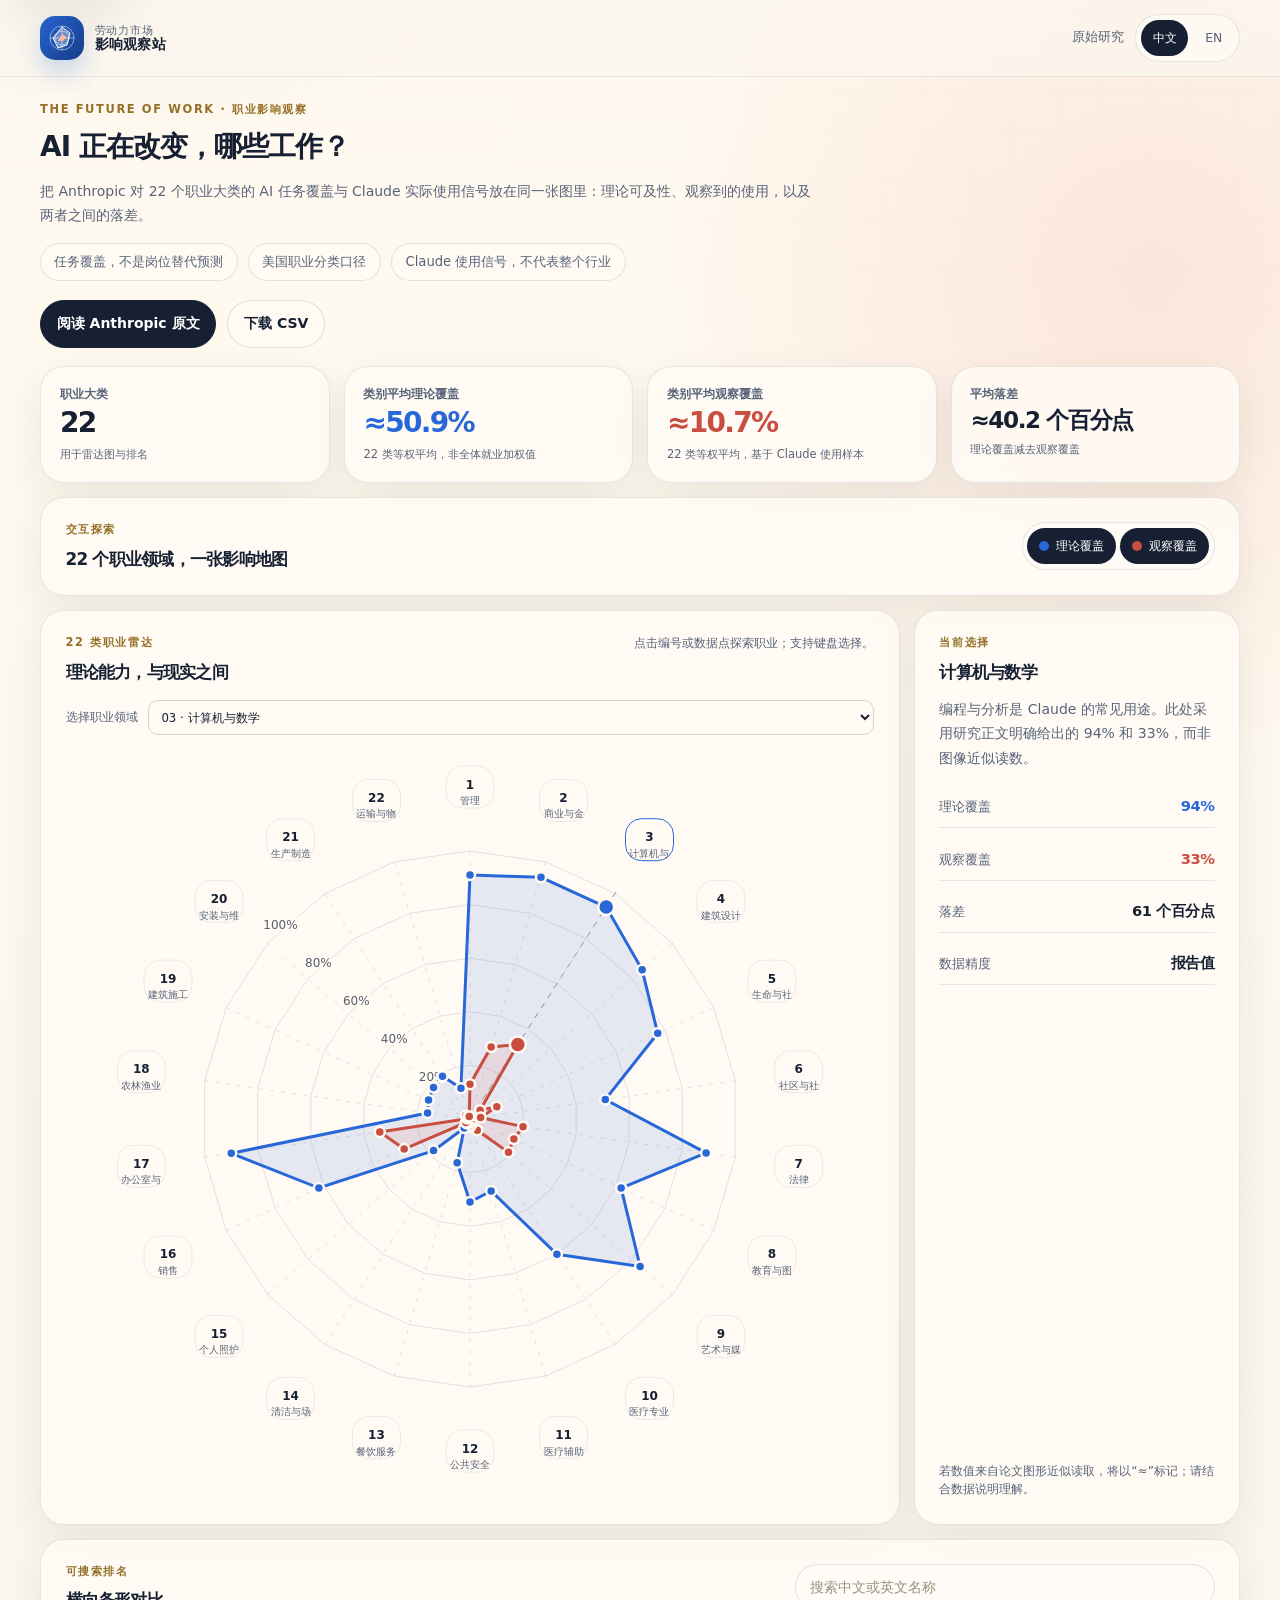
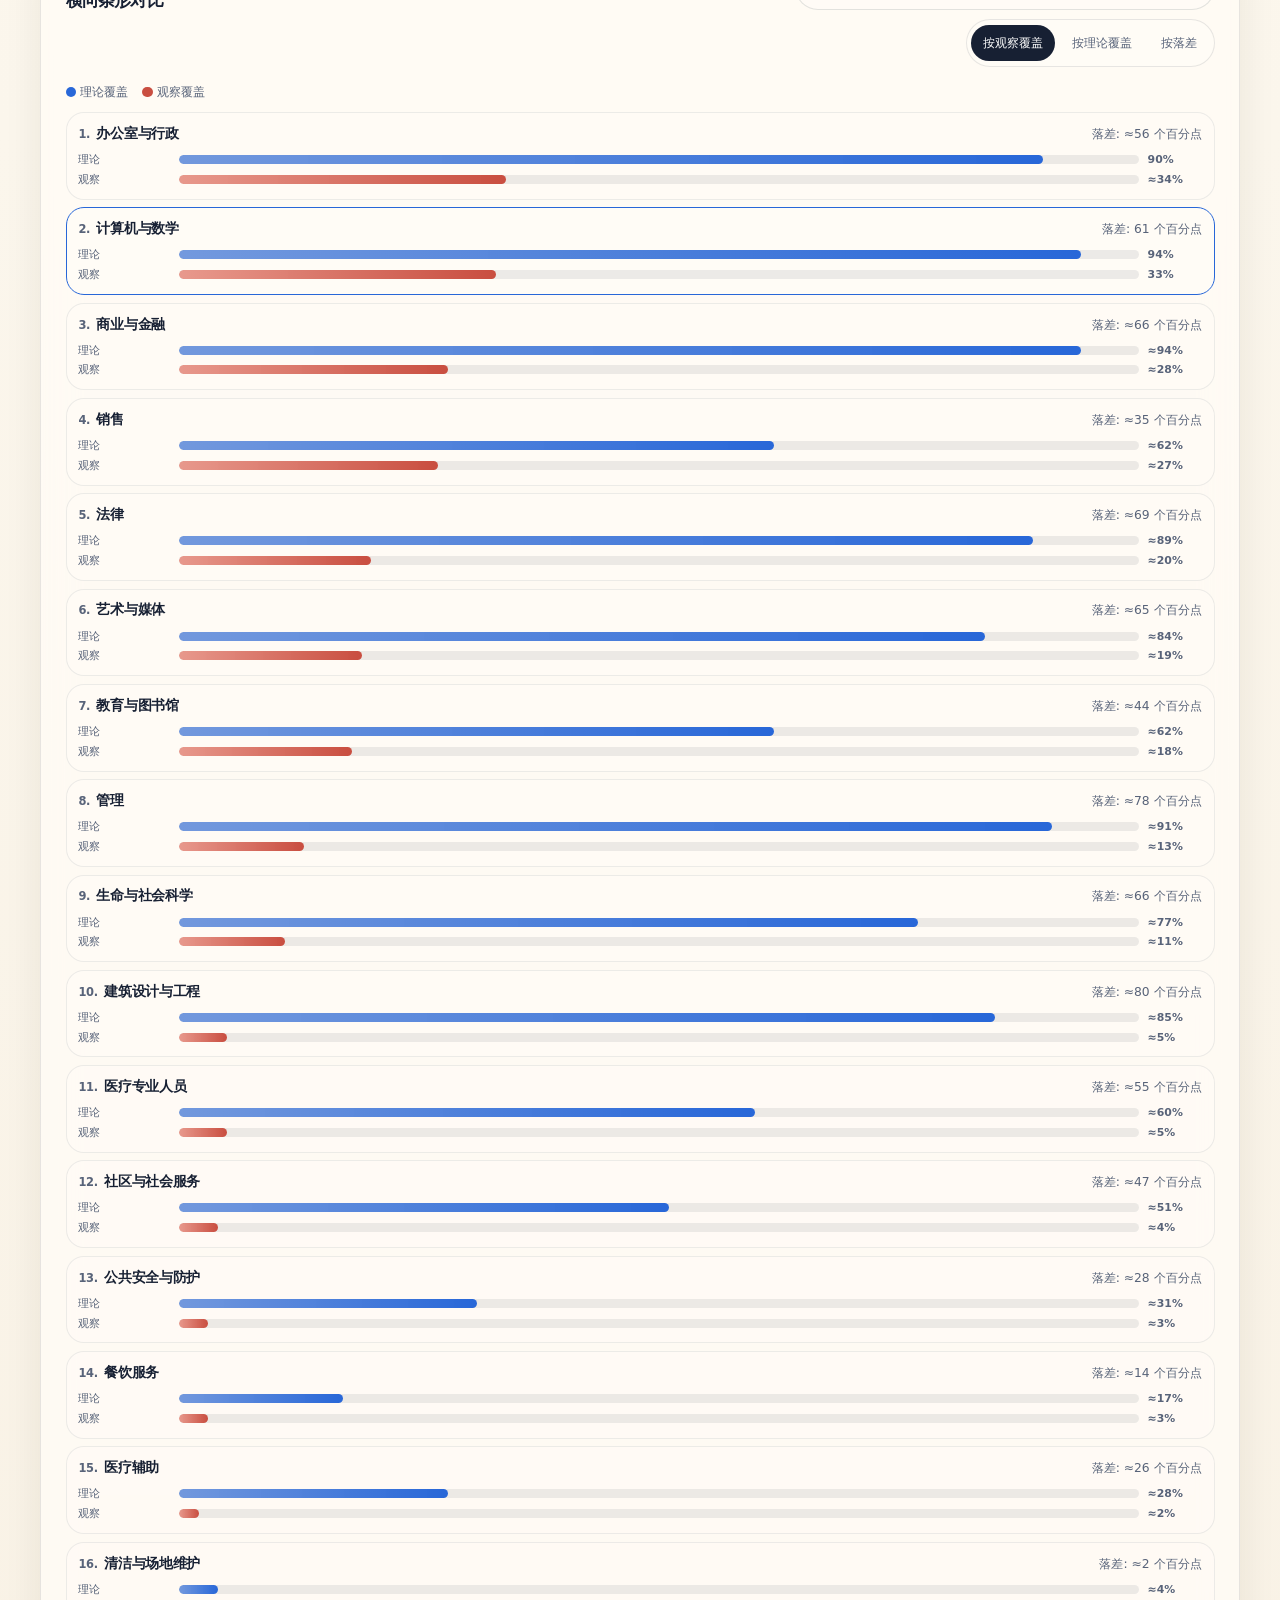
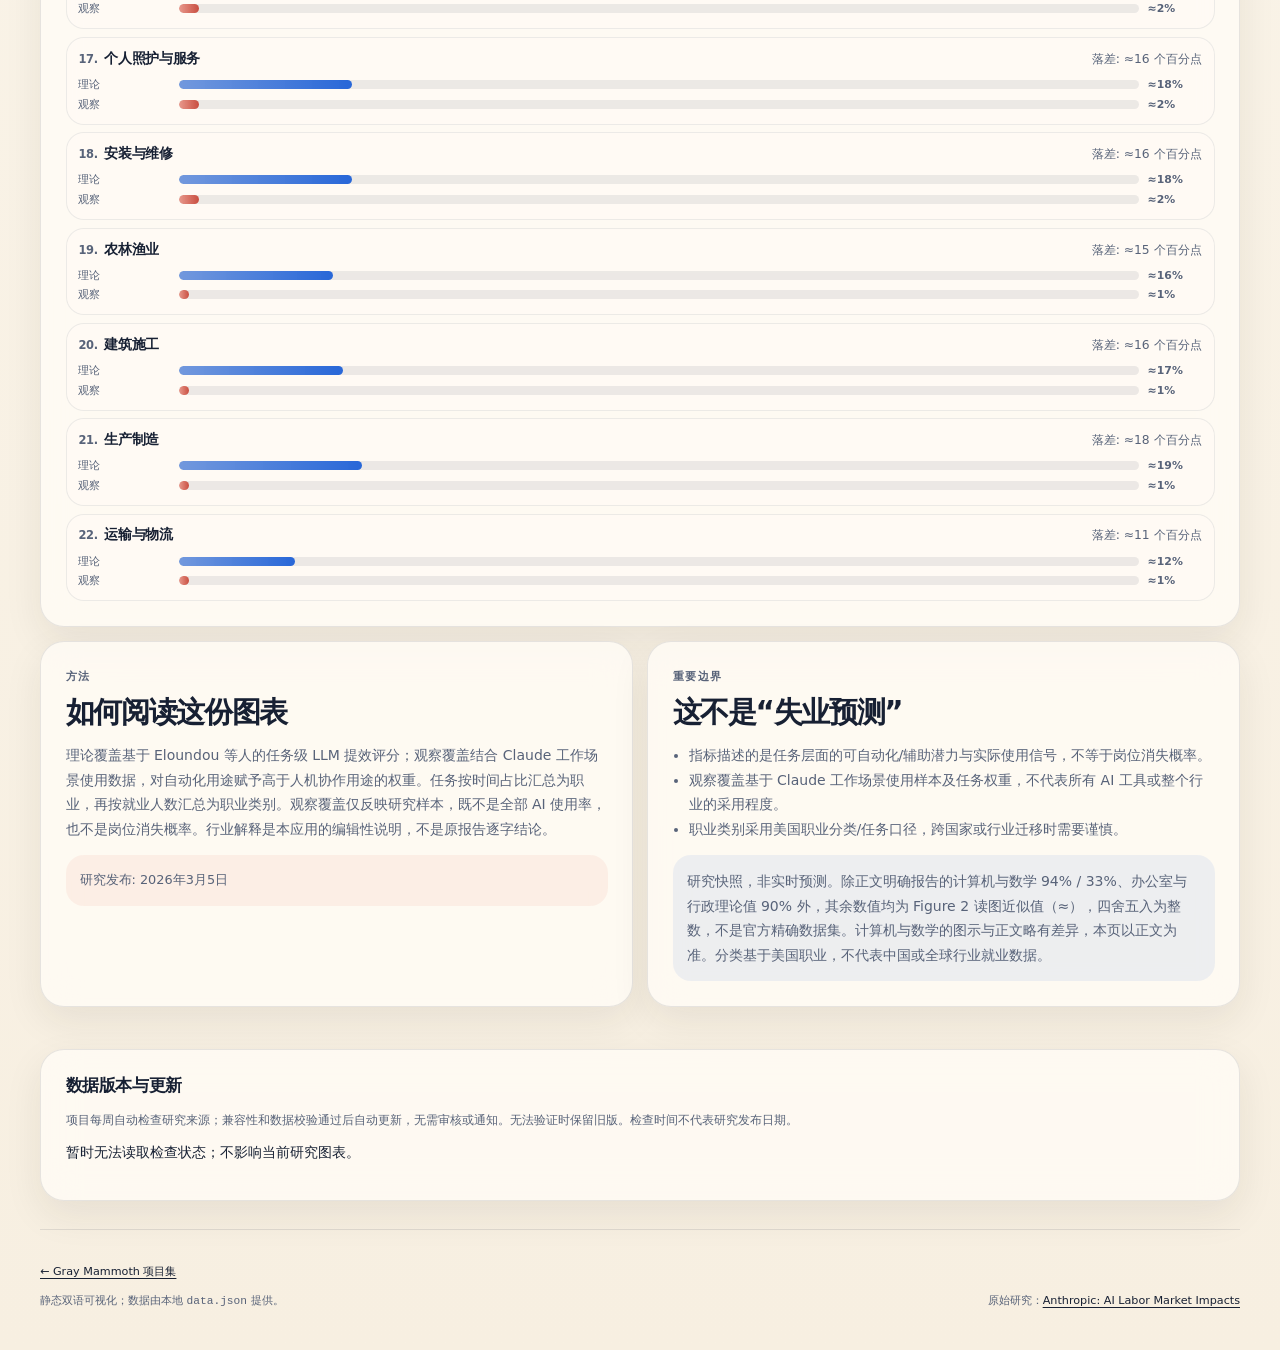
==== index.html @ d0af6c17 "Build bilingual labor impact radar with autonomous validated updates" ====
<!doctype html>
<html lang="zh-Hans">
<head>
  <meta charset="utf-8">
  <meta name="viewport" content="width=device-width, initial-scale=1">
  <meta name="color-scheme" content="light">
  <meta property="og:title" content="Labor Market Impacts · Gray Mammoth">
  <meta property="og:description" content="Explore AI task coverage across 22 occupational fields. Interactive radar, bilingual insights and transparent research data.">
  <meta property="og:url" content="https://market-impact.graymammoth.com/">
  <meta name="description" content="AI 劳动力市场影响双语观察站：基于 Anthropic AI Labor Market Impacts 数据的 22 个职业大类任务覆盖与 Claude 使用对照。">
  <title>AI 劳动力市场影响观察站</title>
  <link rel="icon" href="assets/favicon.svg" type="image/svg+xml">
  <link rel="stylesheet" href="styles.css?v=5">
</head>
<body>
  <a class="skip-link" href="#main" data-i18n="skip">跳到主要内容</a>

  <header class="site-header" aria-label="Site header">
    <nav class="topbar" aria-label="Primary">
      <a class="brand" href="#main" aria-label="AI Labor Market Impact Observatory">
        <span class="brand-mark" aria-hidden="true"><svg viewBox="0 0 32 32" width="32" height="32"><g fill="none" stroke="white" stroke-opacity=".5"><circle cx="16" cy="16" r="12"/><circle cx="16" cy="16" r="7"/><path d="M16 4V28M4 16H28"/></g><path d="M16 5L24 11L21 23L12 26L7 16Z" fill="#ffffff55" stroke="white"/><path d="M16 12L21 15L17 19L12 19Z" fill="#ffb7a9"/></svg></span>
        <span class="brand-copy">
          <span data-i18n="brandTop">劳动力市场</span>
          <strong data-i18n="brandBottom">影响观察站</strong>
        </span>
      </a>

      <div class="nav-actions">
        <a class="source-mini" id="navSourceLink" href="https://www.anthropic.com/research/labor-market-impacts" target="_blank" rel="noopener" data-i18n="sourceMini">原始研究</a>
        <div class="language-toggle" role="group" aria-label="Language">
          <button class="lang-button" type="button" data-lang="zh" aria-pressed="true">中文</button>
          <button class="lang-button" type="button" data-lang="en" aria-pressed="false">EN</button>
        </div>
      </div>
    </nav>
  </header>

  <main id="main">
    <section class="hero" aria-labelledby="heroTitle">
      <div class="hero-inner">
        <p class="eyebrow" data-i18n="eyebrow">双语静态数据故事 · 美国职业任务层面</p>
        <h1 id="heroTitle" data-i18n="heroTitle">AI 对劳动力市场影响的观察窗口</h1>
        <p class="hero-lede" data-i18n="heroLead">把 Anthropic 对 22 个职业大类的 AI 任务覆盖与 Claude 实际使用信号放在同一张图里：理论可及性、观察到的使用，以及两者之间的落差。</p>
        <div class="hero-notes" role="list" aria-label="Scope notes">
          <span role="listitem" data-i18n="scopeTask">任务覆盖，不是岗位替代预测</span>
          <span role="listitem" data-i18n="scopeUS">美国职业分类口径</span>
          <span role="listitem" data-i18n="scopeClaude">Claude 使用信号，不代表整个行业</span>
        </div>
        <div class="hero-actions">
          <a class="button primary" id="heroSourceLink" href="https://www.anthropic.com/research/labor-market-impacts" target="_blank" rel="noopener" data-i18n="readOriginal">阅读 Anthropic 原文</a>
          <button class="button secondary" id="downloadCsv" type="button" disabled data-i18n="downloadCsv">下载 CSV</button>
        </div>
      </div>
    </section>

    <section class="status-panel loading" id="loadStatus" role="status" aria-live="polite">
      <span class="spinner" aria-hidden="true"></span>
      <span data-i18n="loading">正在读取本地 data.json…</span>
    </section>

    <section class="stats-grid" aria-label="Summary statistics" id="statsGrid" hidden>
      <article class="stat-card">
        <span class="stat-label" data-i18n="statCategories">职业大类</span>
        <strong class="stat-value" id="statCount">—</strong>
        <span class="stat-helper" data-i18n="statCategoriesHelp">用于雷达图与排名</span>
      </article>
      <article class="stat-card">
        <span class="stat-label" data-i18n="statAvgTheory">平均理论覆盖</span>
        <strong class="stat-value blue" id="statTheory">—</strong>
        <span class="stat-helper" data-i18n="statAvgTheoryHelp">蓝线：AI 可完成/辅助的任务占比</span>
      </article>
      <article class="stat-card">
        <span class="stat-label" data-i18n="statAvgObserved">平均观察使用</span>
        <strong class="stat-value coral" id="statObserved">—</strong>
        <span class="stat-helper" data-i18n="statAvgObservedHelp">珊瑚线：Claude 对话中的使用信号</span>
      </article>
      <article class="stat-card">
        <span class="stat-label" data-i18n="statGap">平均落差</span>
        <strong class="stat-value" id="statGap">—</strong>
        <span class="stat-helper" data-i18n="statGapHelp">理论覆盖减去观察使用</span>
      </article>
    </section>

    <section class="dashboard" id="dashboard" hidden>
      <div class="panel controls-panel" aria-labelledby="exploreTitle">
        <div>
          <p class="section-kicker" data-i18n="exploreKicker">交互探索</p>
          <h2 id="exploreTitle" data-i18n="exploreTitle">点击雷达轴或排名条，查看职业细节</h2>
        </div>

        <div class="legend" aria-label="Series visibility">
          <button class="legend-toggle active" type="button" data-series="theoretical" aria-pressed="true">
            <span class="swatch blue" aria-hidden="true"></span>
            <span data-i18n="legendTheory">理论覆盖</span>
          </button>
          <button class="legend-toggle active" type="button" data-series="observed" aria-pressed="true">
            <span class="swatch coral" aria-hidden="true"></span>
            <span data-i18n="legendObserved">观察使用</span>
          </button>
        </div>
      </div>

      <div class="viz-grid">
        <section class="panel radar-panel" aria-labelledby="radarTitle">
          <div class="panel-heading">
            <div>
              <p class="section-kicker" data-i18n="radarKicker">22 类职业雷达</p>
              <h2 id="radarTitle" data-i18n="radarTitle">理论影响 vs. 已观察使用</h2>
            </div>
            <p class="chart-hint" data-i18n="radarHint">键盘用户可 Tab 到编号标签或数据点后按 Enter。</p>
          </div>
          <div class="category-picker"><label for="categoryPicker" id="pickerLabel">选择职业领域</label><select id="categoryPicker"></select></div>
          <div class="radar-wrap">
            <svg id="radarChart" class="radar-chart" role="img" aria-labelledby="radarSvgTitle radarSvgDesc" viewBox="0 0 760 760" preserveAspectRatio="xMidYMid meet">
              <title id="radarSvgTitle">AI labor market impact radar</title>
              <desc id="radarSvgDesc">Interactive radar chart comparing theoretical AI task coverage and observed Claude usage across occupational categories.</desc>
            </svg>
          </div>
        </section>

        <aside class="panel detail-card" aria-labelledby="detailTitle" aria-live="polite">
          <p class="section-kicker" data-i18n="selectedKicker">当前选择</p>
          <h2 id="detailTitle">—</h2>
          <p class="detail-description" id="detailDescription">—</p>
          <dl class="metric-list">
            <div>
              <dt data-i18n="detailTheory">理论覆盖</dt>
              <dd class="blue" id="detailTheoryValue">—</dd>
            </div>
            <div>
              <dt data-i18n="detailObserved">观察使用</dt>
              <dd class="coral" id="detailObservedValue">—</dd>
            </div>
            <div>
              <dt data-i18n="detailGap">落差</dt>
              <dd id="detailGapValue">—</dd>
            </div>
            <div>
              <dt data-i18n="detailPrecision">数据精度</dt>
              <dd id="detailPrecisionValue">—</dd>
            </div>
          </dl>
          <p class="detail-caveat" id="detailCaveat" data-i18n="detailCaveat">若数值来自论文图形近似读取，将以“≈”标记；请结合数据说明理解。</p>
        </aside>
      </div>
    </section>

    <section class="ranking-section panel" id="rankingSection" hidden aria-labelledby="rankingTitle">
      <div class="ranking-header">
        <div>
          <p class="section-kicker" data-i18n="rankingKicker">可搜索排名</p>
          <h2 id="rankingTitle" data-i18n="rankingTitle">横向条形对比</h2>
        </div>
        <div class="ranking-tools">
          <label class="search-label" for="categorySearch" data-i18n="searchLabel">搜索职业</label>
          <input id="categorySearch" class="search-input" type="search" autocomplete="off" placeholder="搜索中文或英文名称" data-i18n-placeholder="searchPlaceholder">
          <div class="sort-group" role="group" aria-label="Sort ranking">
            <button class="sort-button active" type="button" data-sort="observed" aria-pressed="true" data-i18n="sortObserved">按观察使用</button>
            <button class="sort-button" type="button" data-sort="theoretical" aria-pressed="false" data-i18n="sortTheory">按理论覆盖</button>
            <button class="sort-button" type="button" data-sort="gap" aria-pressed="false" data-i18n="sortGap">按落差</button>
          </div>
        </div>
      </div>
      <div class="ranking-legend" aria-hidden="true">
        <span><span class="swatch blue"></span><span data-i18n="legendTheory">理论覆盖</span></span>
        <span><span class="swatch coral"></span><span data-i18n="legendObserved">观察使用</span></span>
      </div>
      <div id="rankingList" class="ranking-list"></div>
      <p class="empty-state" id="emptyState" hidden data-i18n="emptyState">没有匹配的职业大类。</p>
    </section>

    <section class="method-grid" id="methodGrid" hidden>
      <article class="panel prose-card">
        <p class="section-kicker" data-i18n="methodKicker">方法</p>
        <h2 data-i18n="methodTitle">如何阅读这份图表</h2>
        <p id="methodText">—</p>
        <p class="source-meta" id="sourceMeta">—</p>
      </article>
      <article class="panel prose-card caveat-card">
        <p class="section-kicker" data-i18n="caveatKicker">重要边界</p>
        <h2 data-i18n="caveatTitle">这不是“失业预测”</h2>
        <ul>
          <li data-i18n="caveatTask">指标描述的是任务层面的可自动化/辅助潜力与实际使用信号，不等于岗位消失概率。</li>
          <li data-i18n="caveatClaude">观察使用来自 Claude 对话分布，不代表所有 AI 工具或整个行业的采用程度。</li>
          <li data-i18n="caveatUS">职业类别采用美国职业分类/任务口径，跨国家或行业迁移时需要谨慎。</li>
        </ul>
        <p class="data-note" id="dataNote">—</p>
      </article>
    </section>
    <section class="panel update-panel" id="updateStatus" aria-live="polite"></section>
  </main>

  <footer class="site-footer">
    <a class="home-link" href="https://www.graymammoth.com/">← Gray Mammoth 项目集</a>
    <p><span data-i18n="footerBuilt">静态双语可视化；数据由本地</span> <code>data.json</code> <span data-i18n="footerProvided">提供。</span></p>
    <p><span data-i18n="footerSource">原始研究：</span><a id="footerSourceLink" href="https://www.anthropic.com/research/labor-market-impacts" target="_blank" rel="noopener">Anthropic: AI Labor Market Impacts</a></p>
  </footer>

  <script src="app.js?v=2" defer></script>
  <script src="updates.js?v=2" defer></script>
</body>
</html>
---- styles.css ----
:root {
  color-scheme: light;
  --paper: #fbf6ec;
  --paper-deep: #f2eadc;
  --ink: #172033;
  --muted: #697186;
  --faint: #d9d0c3;
  --panel: rgba(255, 252, 246, 0.82);
  --panel-solid: #fffaf2;
  --blue: #2867d8;
  --blue-soft: rgba(40, 103, 216, 0.15);
  --blue-line: rgba(40, 103, 216, 0.72);
  --coral: #e56755;
  --coral-soft: rgba(229, 103, 85, 0.17);
  --coral-line: rgba(229, 103, 85, 0.72);
  --gold: #d59b3b;
  --shadow: 0 24px 70px rgba(42, 35, 24, 0.11);
  --shadow-soft: 0 14px 38px rgba(42, 35, 24, 0.08);
  --radius-xl: 32px;
  --radius-lg: 24px;
  --radius-md: 16px;
  --max: 1200px;
  --focus: 0 0 0 4px rgba(40, 103, 216, 0.24), 0 0 0 1px var(--blue);
  font-family: ui-sans-serif, system-ui, -apple-system, BlinkMacSystemFont, "Segoe UI", "Noto Sans", "Helvetica Neue", Arial, "PingFang SC", "Hiragino Sans GB", "Microsoft YaHei", sans-serif;
}

* { box-sizing: border-box; }

html {
  min-width: 0;
  scroll-behavior: smooth;
}

body {
  margin: 0;
  min-width: 0;
  color: var(--ink);
  background:
    radial-gradient(circle at 12% -8%, rgba(40, 103, 216, 0.15), transparent 36rem),
    radial-gradient(circle at 90% 6%, rgba(229, 103, 85, 0.13), transparent 35rem),
    linear-gradient(180deg, #fff9ef 0%, var(--paper) 38%, #f7efe1 100%);
  overflow-x: hidden;
}

body::before {
  content: "";
  position: fixed;
  inset: 0;
  pointer-events: none;
  opacity: 0.38;
  background-image:
    linear-gradient(rgba(23, 32, 51, 0.034) 1px, transparent 1px),
    linear-gradient(90deg, rgba(23, 32, 51, 0.03) 1px, transparent 1px);
  background-size: 44px 44px;
  mask-image: linear-gradient(to bottom, #000, transparent 80%);
  z-index: -1;
}

button,
input {
  font: inherit;
}

button {
  color: inherit;
}

button:not(:disabled) {
  cursor: pointer;
}

button:disabled {
  cursor: not-allowed;
  opacity: 0.58;
}

a {
  color: inherit;
}

.skip-link {
  position: fixed;
  left: 1rem;
  top: 1rem;
  transform: translateY(-140%);
  z-index: 20;
  padding: 0.7rem 1rem;
  border-radius: 999px;
  background: var(--ink);
  color: #fff;
  text-decoration: none;
  box-shadow: var(--shadow-soft);
}

.skip-link:focus { transform: translateY(0); }

:focus-visible {
  outline: none;
  box-shadow: var(--focus);
}

.site-header {
  position: sticky;
  top: 0;
  z-index: 10;
  backdrop-filter: blur(18px);
  background: rgba(251, 246, 236, 0.74);
  border-bottom: 1px solid rgba(23, 32, 51, 0.08);
}

.topbar {
  width: min(var(--max), calc(100vw - 2rem));
  margin: 0 auto;
  min-height: 76px;
  display: flex;
  align-items: center;
  justify-content: space-between;
  gap: 1rem;
}

.brand {
  display: inline-flex;
  align-items: center;
  gap: 0.75rem;
  text-decoration: none;
  min-width: 0;
}

.brand-mark {
  width: 44px;
  height: 44px;
  display: grid;
  place-items: center;
  border-radius: 15px;
  background: linear-gradient(135deg, var(--blue), #173c86);
  color: #fff;
  font-weight: 800;
  letter-spacing: -0.04em;
  box-shadow: 0 12px 24px rgba(40, 103, 216, 0.24);
}

.brand-copy {
  display: grid;
  line-height: 1.05;
  color: var(--muted);
  font-size: 0.78rem;
  letter-spacing: 0.08em;
  text-transform: uppercase;
}

.brand-copy strong {
  color: var(--ink);
  font-size: 0.98rem;
  letter-spacing: 0.02em;
  text-transform: none;
}

.nav-actions {
  display: flex;
  align-items: center;
  gap: 0.8rem;
  flex-wrap: wrap;
  justify-content: flex-end;
}

.source-mini {
  color: var(--muted);
  font-size: 0.9rem;
  text-decoration: none;
  border-bottom: 1px solid transparent;
}

.source-mini:hover {
  color: var(--ink);
  border-bottom-color: currentColor;
}

.language-toggle,
.sort-group,
.legend {
  display: inline-flex;
  align-items: center;
  gap: 0.35rem;
  padding: 0.35rem;
  border: 1px solid rgba(23, 32, 51, 0.1);
  border-radius: 999px;
  background: rgba(255, 252, 246, 0.66);
}

.lang-button,
.sort-button,
.legend-toggle {
  border: 0;
  border-radius: 999px;
  background: transparent;
  min-height: 36px;
  padding: 0.55rem 0.85rem;
  font-size: 0.88rem;
  color: var(--muted);
  transition: background 160ms ease, color 160ms ease, transform 160ms ease;
}

.lang-button[aria-pressed="true"],
.sort-button[aria-pressed="true"],
.legend-toggle[aria-pressed="true"] {
  background: var(--ink);
  color: #fff;
}

.lang-button:not([aria-pressed="true"]):hover,
.sort-button:not([aria-pressed="true"]):hover,
.legend-toggle:not([aria-pressed="true"]):hover {
  color: var(--ink);
  background: rgba(23, 32, 51, 0.06);
}

main {
  width: min(var(--max), calc(100vw - 2rem));
  margin: 0 auto;
}

.hero {
  padding: clamp(4.5rem, 9vw, 9rem) 0 clamp(2.2rem, 5vw, 4rem);
}

.hero-inner {
  max-width: 980px;
}

.eyebrow,
.section-kicker {
  margin: 0 0 0.8rem;
  color: var(--gold);
  font-size: 0.82rem;
  font-weight: 800;
  letter-spacing: 0.14em;
  text-transform: uppercase;
}

.hero h1 {
  margin: 0;
  max-width: 1000px;
  font-size: clamp(3.2rem, 8.5vw, 7.9rem);
  line-height: 0.93;
  letter-spacing: -0.075em;
}

.hero-lede {
  margin: 1.45rem 0 0;
  max-width: 780px;
  color: var(--muted);
  font-size: clamp(1.1rem, 2vw, 1.42rem);
  line-height: 1.7;
}

.hero-notes {
  display: flex;
  flex-wrap: wrap;
  gap: 0.75rem;
  margin-top: 1.7rem;
}

.hero-notes span {
  padding: 0.65rem 0.95rem;
  border: 1px solid rgba(23, 32, 51, 0.11);
  border-radius: 999px;
  background: rgba(255, 252, 246, 0.62);
  color: var(--muted);
  font-size: 0.94rem;
}

.hero-actions {
  display: flex;
  flex-wrap: wrap;
  gap: 0.8rem;
  margin-top: 2.1rem;
}

.button {
  min-height: 48px;
  display: inline-flex;
  align-items: center;
  justify-content: center;
  gap: 0.5rem;
  border-radius: 999px;
  padding: 0.78rem 1.12rem;
  border: 1px solid rgba(23, 32, 51, 0.12);
  text-decoration: none;
  font-weight: 750;
  transition: transform 160ms ease, box-shadow 160ms ease, background 160ms ease;
}

.button:not(:disabled):hover {
  transform: translateY(-1px);
  box-shadow: var(--shadow-soft);
}

.button.primary {
  background: var(--ink);
  color: #fff;
  border-color: var(--ink);
}

.button.secondary {
  background: var(--panel-solid);
}

.status-panel,
.panel,
.stat-card {
  border: 1px solid rgba(23, 32, 51, 0.1);
  background: var(--panel);
  box-shadow: var(--shadow-soft);
  backdrop-filter: blur(18px);
}

.status-panel {
  display: flex;
  align-items: center;
  gap: 0.7rem;
  padding: 1rem 1.2rem;
  border-radius: var(--radius-md);
  margin-bottom: 1.6rem;
  color: var(--muted);
}

.status-panel.error {
  background: rgba(229, 103, 85, 0.12);
  color: #8a2a20;
}

.status-panel.success {
  display: none;
}

.spinner {
  width: 18px;
  height: 18px;
  border-radius: 50%;
  border: 2px solid rgba(23, 32, 51, 0.14);
  border-top-color: var(--blue);
  animation: spin 820ms linear infinite;
}

@keyframes spin { to { transform: rotate(360deg); } }

.stats-grid {
  display: grid;
  grid-template-columns: repeat(4, minmax(0, 1fr));
  gap: 1rem;
  margin-bottom: 1rem;
}

.stat-card,
.panel {
  border-radius: var(--radius-lg);
}

.stat-card {
  padding: clamp(1rem, 2vw, 1.35rem);
  min-width: 0;
}

.stat-label,
.stat-helper {
  display: block;
  color: var(--muted);
}

.stat-label {
  font-size: 0.88rem;
  font-weight: 750;
}

.stat-value {
  display: block;
  margin-top: 0.45rem;
  font-size: clamp(2rem, 4vw, 3.05rem);
  line-height: 1;
  letter-spacing: -0.06em;
}

.stat-value.blue,
.metric-list .blue { color: var(--blue); }
.stat-value.coral,
.metric-list .coral { color: var(--coral); }

.stat-helper {
  margin-top: 0.55rem;
  font-size: 0.82rem;
  line-height: 1.45;
}

.dashboard,
.ranking-section,
.method-grid {
  margin-top: 1rem;
}

.panel {
  padding: clamp(1.05rem, 2.35vw, 1.75rem);
}

.controls-panel,
.panel-heading,
.ranking-header {
  display: flex;
  align-items: flex-start;
  justify-content: space-between;
  gap: 1rem;
}

.controls-panel h2,
.panel-heading h2,
.ranking-header h2,
.prose-card h2,
.detail-card h2 {
  margin: 0;
  font-size: clamp(1.35rem, 2.4vw, 2.1rem);
  line-height: 1.08;
  letter-spacing: -0.045em;
}

.legend {
  flex: 0 0 auto;
  align-self: center;
}

.legend-toggle {
  display: inline-flex;
  align-items: center;
  gap: 0.45rem;
}

.swatch {
  width: 0.72rem;
  height: 0.72rem;
  border-radius: 999px;
  display: inline-block;
  flex: 0 0 auto;
}

.swatch.blue { background: var(--blue); }
.swatch.coral { background: var(--coral); }

.viz-grid {
  display: grid;
  grid-template-columns: minmax(0, 1.45fr) minmax(300px, 0.55fr);
  gap: 1rem;
  margin-top: 1rem;
}

.radar-panel,
.detail-card {
  min-width: 0;
}

.chart-hint {
  margin: 0;
  max-width: 280px;
  color: var(--muted);
  font-size: 0.85rem;
  line-height: 1.45;
  text-align: right;
}

.radar-wrap {
  width: 100%;
  max-width: 760px;
  margin: 0 auto;
  aspect-ratio: 1;
  min-height: 0;
}

.radar-chart {
  display: block;
  width: 100%;
  height: 100%;
  overflow: visible;
}

.radar-grid-line,
.radar-axis {
  fill: none;
  stroke: rgba(23, 32, 51, 0.12);
  stroke-width: 1;
}

.radar-axis { stroke-dasharray: 4 7; }

.radar-polygon-theoretical {
  fill: rgba(40, 103, 216, 0.12);
  stroke: var(--blue);
  stroke-width: 3;
}

.radar-polygon-observed {
  fill: rgba(229, 103, 85, 0.12);
  stroke: var(--coral);
  stroke-width: 3;
}

.radar-label-button,
.radar-point-button,
.ranking-item {
  cursor: pointer;
}

.radar-label-bg {
  fill: rgba(255, 250, 242, 0.9);
  stroke: rgba(23, 32, 51, 0.08);
  transition: fill 160ms ease, stroke 160ms ease;
}

.radar-label-text {
  fill: var(--ink);
  font-size: 13px;
  font-weight: 800;
  pointer-events: none;
}

.radar-short-label {
  fill: var(--muted);
  font-size: 11px;
  font-weight: 650;
  pointer-events: none;
}

.radar-label-button:hover .radar-label-bg,
.radar-label-button:focus .radar-label-bg,
.radar-label-button.selected .radar-label-bg {
  fill: #fff;
  stroke: var(--ink);
}

.radar-point-theoretical,
.radar-point-observed {
  stroke: #fffaf2;
  stroke-width: 2.5;
  transition: r 160ms ease, opacity 160ms ease;
}

.radar-point-theoretical { fill: var(--blue); }
.radar-point-observed { fill: var(--coral); }

.radar-point-button:hover circle,
.radar-point-button:focus circle,
.radar-point-button.selected circle {
  r: 8;
}

.radar-series-hidden {
  opacity: 0.08;
  pointer-events: none;
}

.radar-selected-line {
  stroke: var(--ink);
  stroke-width: 2;
  stroke-dasharray: 6 6;
  opacity: 0.55;
}

.detail-card {
  align-self: stretch;
  display: flex;
  flex-direction: column;
}

.detail-description {
  margin: 1rem 0 1.2rem;
  color: var(--muted);
  line-height: 1.72;
}

.metric-list {
  margin: 0;
  display: grid;
  gap: 0.75rem;
}

.metric-list div {
  display: grid;
  grid-template-columns: 1fr auto;
  gap: 1rem;
  align-items: baseline;
  padding: 0.78rem 0;
  border-bottom: 1px solid rgba(23, 32, 51, 0.09);
}

.metric-list dt {
  color: var(--muted);
  font-size: 0.9rem;
}

.metric-list dd {
  margin: 0;
  font-size: 1.25rem;
  font-weight: 850;
  letter-spacing: -0.03em;
  text-align: right;
}

.detail-caveat {
  margin: auto 0 0;
  padding-top: 1rem;
  color: var(--muted);
  font-size: 0.86rem;
  line-height: 1.55;
}

.ranking-section {
  overflow: hidden;
}

.ranking-tools {
  display: grid;
  justify-items: end;
  gap: 0.65rem;
  min-width: min(100%, 420px);
}

.search-label {
  position: absolute;
  width: 1px;
  height: 1px;
  overflow: hidden;
  clip: rect(0 0 0 0);
  white-space: nowrap;
}

.search-input {
  width: min(100%, 420px);
  min-height: 46px;
  border: 1px solid rgba(23, 32, 51, 0.12);
  border-radius: 999px;
  padding: 0.75rem 1rem;
  background: rgba(255, 252, 246, 0.86);
  color: var(--ink);
}

.search-input::placeholder {
  color: #9a927f;
}

.ranking-legend {
  display: flex;
  gap: 1rem;
  flex-wrap: wrap;
  margin: 1.2rem 0 0.8rem;
  color: var(--muted);
  font-size: 0.88rem;
}

.ranking-legend span {
  display: inline-flex;
  align-items: center;
  gap: 0.35rem;
}

.ranking-list {
  display: grid;
  gap: 0.55rem;
}

.ranking-item {
  width: 100%;
  border: 1px solid rgba(23, 32, 51, 0.08);
  border-radius: 18px;
  background: rgba(255, 252, 246, 0.58);
  padding: 0.85rem;
  text-align: left;
  transition: transform 160ms ease, border-color 160ms ease, background 160ms ease;
}

.ranking-item:hover,
.ranking-item.selected {
  transform: translateY(-1px);
  border-color: rgba(23, 32, 51, 0.28);
  background: rgba(255, 252, 246, 0.96);
}

.rank-row-top {
  display: grid;
  grid-template-columns: minmax(0, 1fr) auto;
  gap: 0.8rem;
  align-items: baseline;
  margin-bottom: 0.65rem;
}

.rank-name {
  min-width: 0;
  font-weight: 800;
  letter-spacing: -0.02em;
}

.rank-id {
  color: var(--muted);
  font-size: 0.82rem;
  margin-right: 0.45rem;
}

.rank-values {
  white-space: nowrap;
  color: var(--muted);
  font-size: 0.88rem;
}

.rank-bars {
  display: grid;
  gap: 0.34rem;
}

.rank-bar-line {
  display: grid;
  grid-template-columns: 92px minmax(0, 1fr) 54px;
  align-items: center;
  gap: 0.65rem;
  color: var(--muted);
  font-size: 0.78rem;
}

.bar-track {
  display: block;
  height: 9px;
  border-radius: 999px;
  background: rgba(23, 32, 51, 0.08);
  overflow: hidden;
}

.bar-fill {
  display: block;
  height: 100%;
  border-radius: inherit;
  transform-origin: left center;
}

.bar-fill.blue { background: linear-gradient(90deg, rgba(40, 103, 216, 0.62), var(--blue)); }
.bar-fill.coral { background: linear-gradient(90deg, rgba(229, 103, 85, 0.62), var(--coral)); }

.empty-state {
  color: var(--muted);
  padding: 1.4rem 0 0.2rem;
}

.method-grid {
  display: grid;
  grid-template-columns: minmax(0, 1fr) minmax(0, 1fr);
  gap: 1rem;
  margin-bottom: 3rem;
}

.prose-card p,
.prose-card li {
  color: var(--muted);
  line-height: 1.75;
}

.prose-card p:last-child,
.prose-card ul:last-child {
  margin-bottom: 0;
}

.prose-card ul {
  padding-left: 1.15rem;
}

.data-note,
.source-meta {
  margin-top: 1rem;
  padding: 1rem;
  border-radius: 18px;
  background: rgba(40, 103, 216, 0.08);
}

.source-meta {
  background: rgba(229, 103, 85, 0.08);
  font-size: 0.92rem;
}

.site-footer {
  width: min(var(--max), calc(100vw - 2rem));
  margin: 0 auto;
  padding: 2.4rem 0 3rem;
  color: var(--muted);
  font-size: 0.9rem;
  display: flex;
  justify-content: space-between;
  gap: 1rem;
  border-top: 1px solid rgba(23, 32, 51, 0.1);
}

.site-footer p {
  margin: 0;
}

.site-footer a {
  color: var(--ink);
  text-decoration-thickness: 1px;
  text-underline-offset: 3px;
}

[hidden] { display: none !important; }

@media (max-width: 980px) {
  .stats-grid,
  .method-grid {
    grid-template-columns: repeat(2, minmax(0, 1fr));
  }

  .viz-grid {
    grid-template-columns: 1fr;
  }

  .detail-card {
    min-height: auto;
  }
}

@media (max-width: 760px) {
  .topbar {
    min-height: auto;
    padding: 0.85rem 0;
    align-items: flex-start;
  }

  .brand-copy {
    display: none;
  }

  .source-mini {
    display: none;
  }

  .hero {
    padding-top: 3.4rem;
  }

  .hero h1 {
    font-size: clamp(3rem, 14vw, 4.9rem);
  }

  .controls-panel,
  .panel-heading,
  .ranking-header {
    display: grid;
  }

  .chart-hint {
    text-align: left;
    max-width: none;
  }

  .legend,
  .sort-group {
    width: 100%;
    overflow-x: auto;
    justify-content: flex-start;
  }

  .legend-toggle,
  .sort-button {
    flex: 0 0 auto;
  }

  .ranking-tools {
    justify-items: stretch;
    min-width: 0;
  }

  .search-input {
    width: 100%;
  }

  .radar-wrap {
    max-width: min(100%, 560px);
  }

  .rank-row-top {
    grid-template-columns: 1fr;
    gap: 0.35rem;
  }

  .rank-values {
    white-space: normal;
  }

  .rank-bar-line {
    grid-template-columns: 70px minmax(0, 1fr) 48px;
    gap: 0.45rem;
  }

  .site-footer {
    display: grid;
  }
}

@media (max-width: 560px) {
  main,
  .topbar,
  .site-footer {
    width: min(100vw - 1rem, var(--max));
  }

  .stats-grid,
  .method-grid {
    grid-template-columns: 1fr;
  }

  .panel,
  .stat-card {
    border-radius: 20px;
  }

  .hero-notes span {
    width: 100%;
  }

  .button {
    width: 100%;
  }

  .language-toggle {
    gap: 0.2rem;
    padding: 0.25rem;
  }

  .lang-button {
    padding-inline: 0.65rem;
  }

  .radar-label-text {
    font-size: 14px;
  }

  .radar-short-label {
    font-size: 0;
  }

  .metric-list div {
    grid-template-columns: 1fr;
    gap: 0.25rem;
  }

  .metric-list dd {
    text-align: left;
  }
}

@media (prefers-reduced-motion: reduce) {
  *,
  *::before,
  *::after {
    animation-duration: 0.001ms !important;
    animation-iteration-count: 1 !important;
    scroll-behavior: auto !important;
    transition-duration: 0.001ms !important;
  }
}

/* Final editorial and mobile refinements */
:root { --gold:#957028; --muted:#586379; --coral:#c94e40; }
.hero { padding:clamp(2rem,3.5vw,3rem) 0 1.75rem; }
.hero h1 { font-size:clamp(2rem,3.6vw,3rem); line-height:1.16; letter-spacing:-.04em; max-width:1050px; }
html[lang="zh-Hans"] .hero h1 { font-size:clamp(1.75rem,3.4vw,2.75rem); line-height:1.35; letter-spacing:-.035em; }
.hero-lede { margin-top:1rem; }
.hero-notes { margin-top:1.1rem; }
.hero-actions { margin-top:1.3rem; }
.hero-lede {font-size:clamp(1rem,1.45vw,1.2rem);}
.stat-value {font-size:clamp(1.7rem,3.5vw,2.8rem);}
#statGap { font-size:clamp(1.5rem,2.4vw,2rem); }
.category-picker {display:flex;align-items:center;gap:.75rem;margin:1.2rem 0 .3rem;color:var(--muted);font-size:.84rem;}
.category-picker select {font:inherit;min-width:0;flex:1;border:1px solid var(--faint);background:var(--panel-solid);color:var(--ink);border-radius:10px;padding:.6rem;max-width:100%;}
.radar-scale {font-size:12px;fill:#566072;paint-order:stroke;stroke:#fffaf2;stroke-width:5px;stroke-linejoin:round;}
.stat-helper {line-height:1.6;}
.controls-panel h2,.panel-heading h2,.detail-card h2,.ranking-header h2 {line-height:1.3;}
.site-footer {flex-wrap:wrap;font-size:.8rem;}
.home-link {flex:0 0 100%;}
@media(max-width:560px) {
 .stats-grid {grid-template-columns:repeat(2,minmax(0,1fr));gap:.6rem;}
 .stat-card {padding:1rem;}
 .stat-value {font-size:1.85rem;}
 #statGap {font-size:1.3rem;}
 .stat-label,.stat-helper {font-size:.72rem;}
 .hero {padding-top:1.75rem;}
 .hero-notes {gap:.4rem;}
 .hero-notes span {width:auto;font-size:.73rem;padding:.4rem .6rem;}
 .hero h1 {font-size:2rem;}
 .brand-copy {display:grid;font-size:.6rem;max-width:150px;}
 .brand-copy strong {font-size:.72rem;}
 .brand-mark {width:36px;height:36px;border-radius:11px;}
 .radar-label-text {font-size:23px;}
 .radar-label-bg {stroke-width:1.5px;}
 .radar-scale {font-size:20px;}
 .category-picker {display:grid;gap:.4rem;}
 .detail-card {scroll-margin-top:90px;}
 .metric-list div {grid-template-columns:1fr auto;}
 .metric-list dd {text-align:right;}
}

.update-panel {margin:1rem 0 2rem;}
.update-panel h2 {margin:0;font-size:1.3rem;letter-spacing:-.02em;}
.update-intro,.update-panel details {font-size:.88rem;color:var(--muted);line-height:1.65;}
.update-facts {display:grid;grid-template-columns:repeat(auto-fit,minmax(170px,1fr));gap:1rem;margin:1.25rem 0;}
.update-facts dt {font-size:.75rem;color:var(--muted);margin-bottom:.4rem;}
.update-facts dd {margin:0;font-size:.88rem;overflow-wrap:anywhere;}
.update-result {font-size:.9rem;padding:.85rem;background:var(--blue-soft);border-radius:10px;line-height:1.6;}
.update-warning {color:#984326;font-size:.85rem;}
.update-panel summary {cursor:pointer;}
.update-panel li {margin:.4rem 0;}

/* Compact dashboard typography and single-line selection (no focus halo). */
:root { font-size:14px; --focus:0 0 0 1px var(--blue); }
.hero h1,
html[lang="zh-Hans"] .hero h1 {font-size:clamp(1.65rem,2.4vw,2rem);line-height:1.35;font-weight:650;}
.hero-lede {font-size:1rem;line-height:1.7;}
.hero {padding:1.8rem 0 1.3rem;}
.stat-value {font-size:clamp(1.6rem,2.4vw,2rem);font-weight:650;}
#statGap {font-size:clamp(1.3rem,2vw,1.65rem);}
.controls-panel h2,.panel-heading h2,.detail-card h2,.ranking-header h2,.update-panel h2 {font-size:1.2rem;font-weight:600;}
.metric-list dd {font-size:1.05rem;font-weight:600;}
.radar-label-text {font-size:12px;font-weight:600;}
.radar-short-label {font-size:10px;font-weight:500;}
/* SVG <g> otherwise receives an additional browser-native rectangular outline. */
.radar-label-button:focus,.radar-label-button:focus-visible,
.radar-point-button:focus,.radar-point-button:focus-visible {outline:none;box-shadow:none;}
.radar-label-bg {stroke-width:1px;vector-effect:non-scaling-stroke;}
.radar-label-button:hover .radar-label-bg,
.radar-label-button:focus .radar-label-bg,
.radar-label-button.selected .radar-label-bg {fill:rgba(255,250,242,.9);stroke:var(--blue);stroke-width:1px;}
.radar-point-button:focus-visible circle {stroke:var(--ink);stroke-width:1px;vector-effect:non-scaling-stroke;}
.radar-selected-line {stroke-width:1px;vector-effect:non-scaling-stroke;opacity:.4;}
.ranking-item.selected {border-color:var(--blue);box-shadow:none;transform:none;}
@media(max-width:560px) {
  .hero h1,html[lang="zh-Hans"] .hero h1 {font-size:1.65rem;}
  .stat-value {font-size:1.65rem;}
  #statGap {font-size:1.2rem;}
  .stat-label,.stat-helper,.hero-notes span {font-size:.8rem;}
  .radar-label-text {font-size:19px;font-weight:500;}
  .radar-short-label {font-size:0;}
  .radar-scale {font-size:18px;}
}
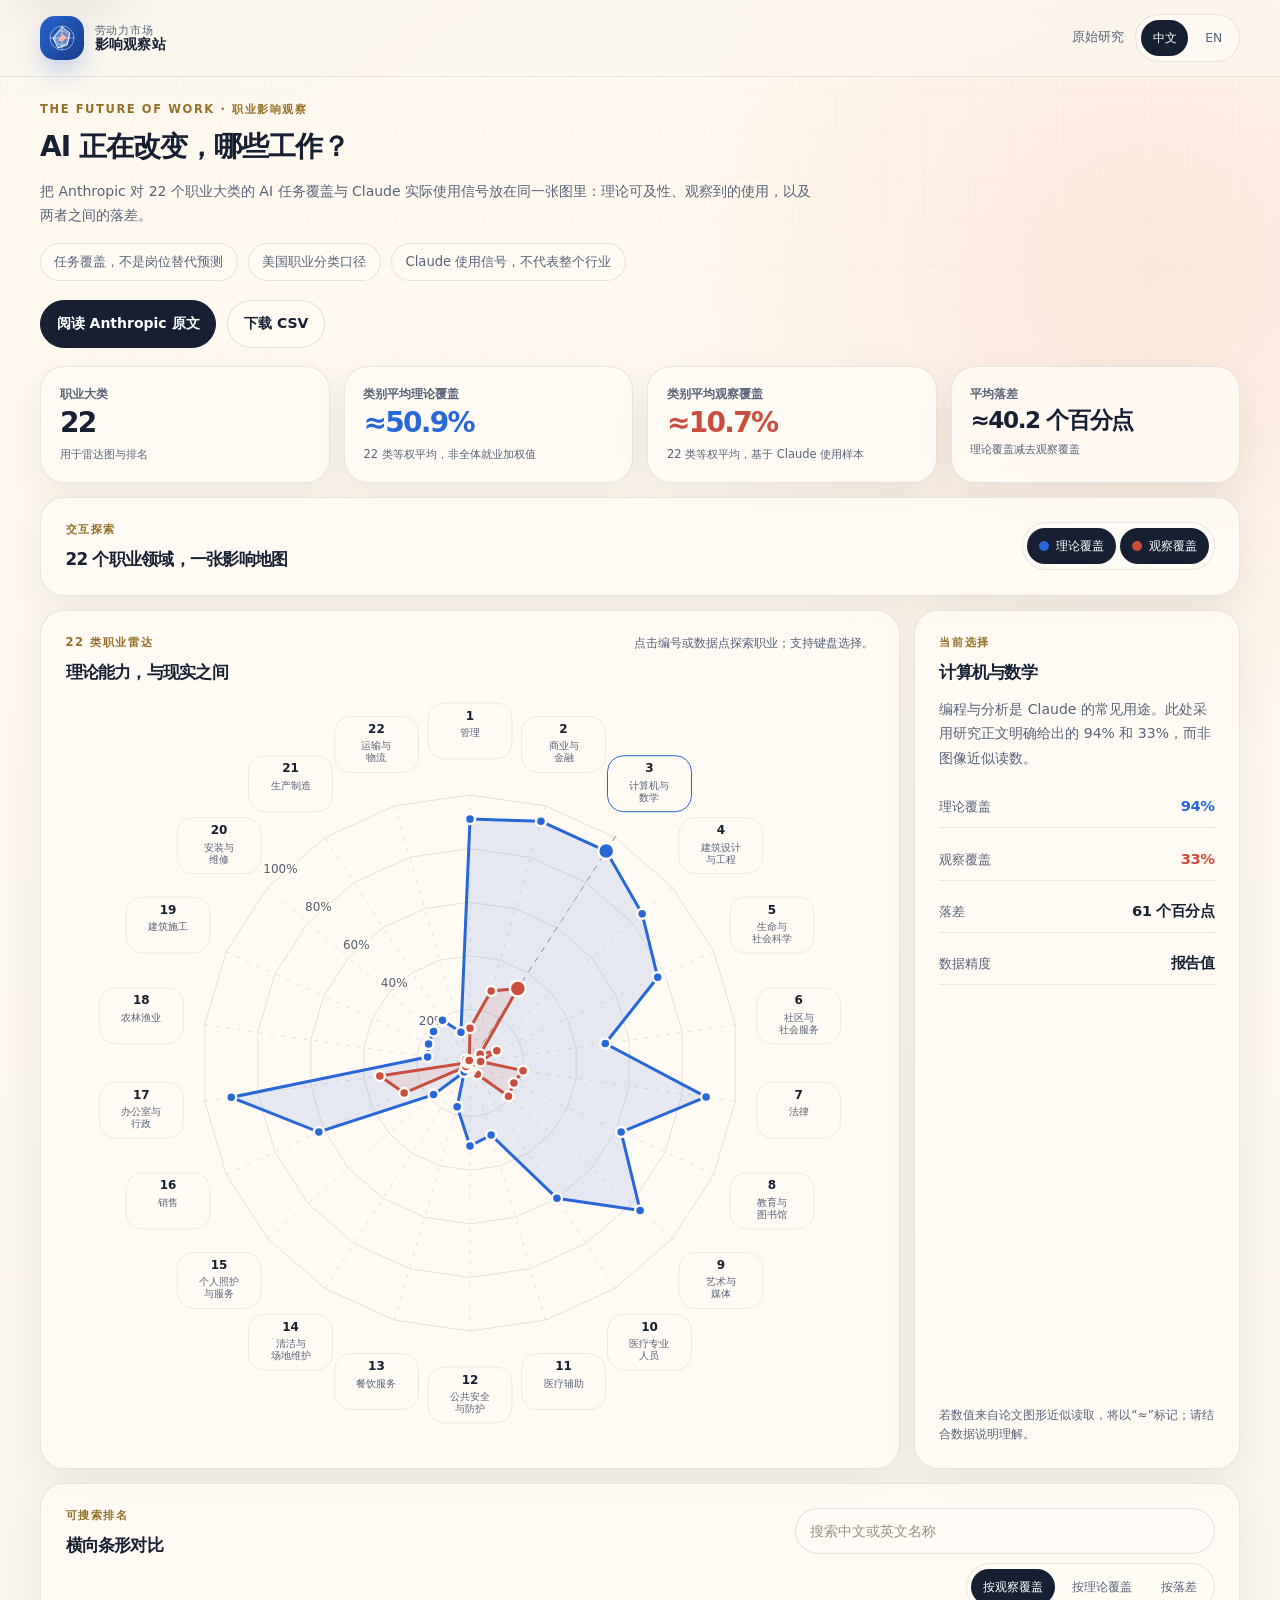
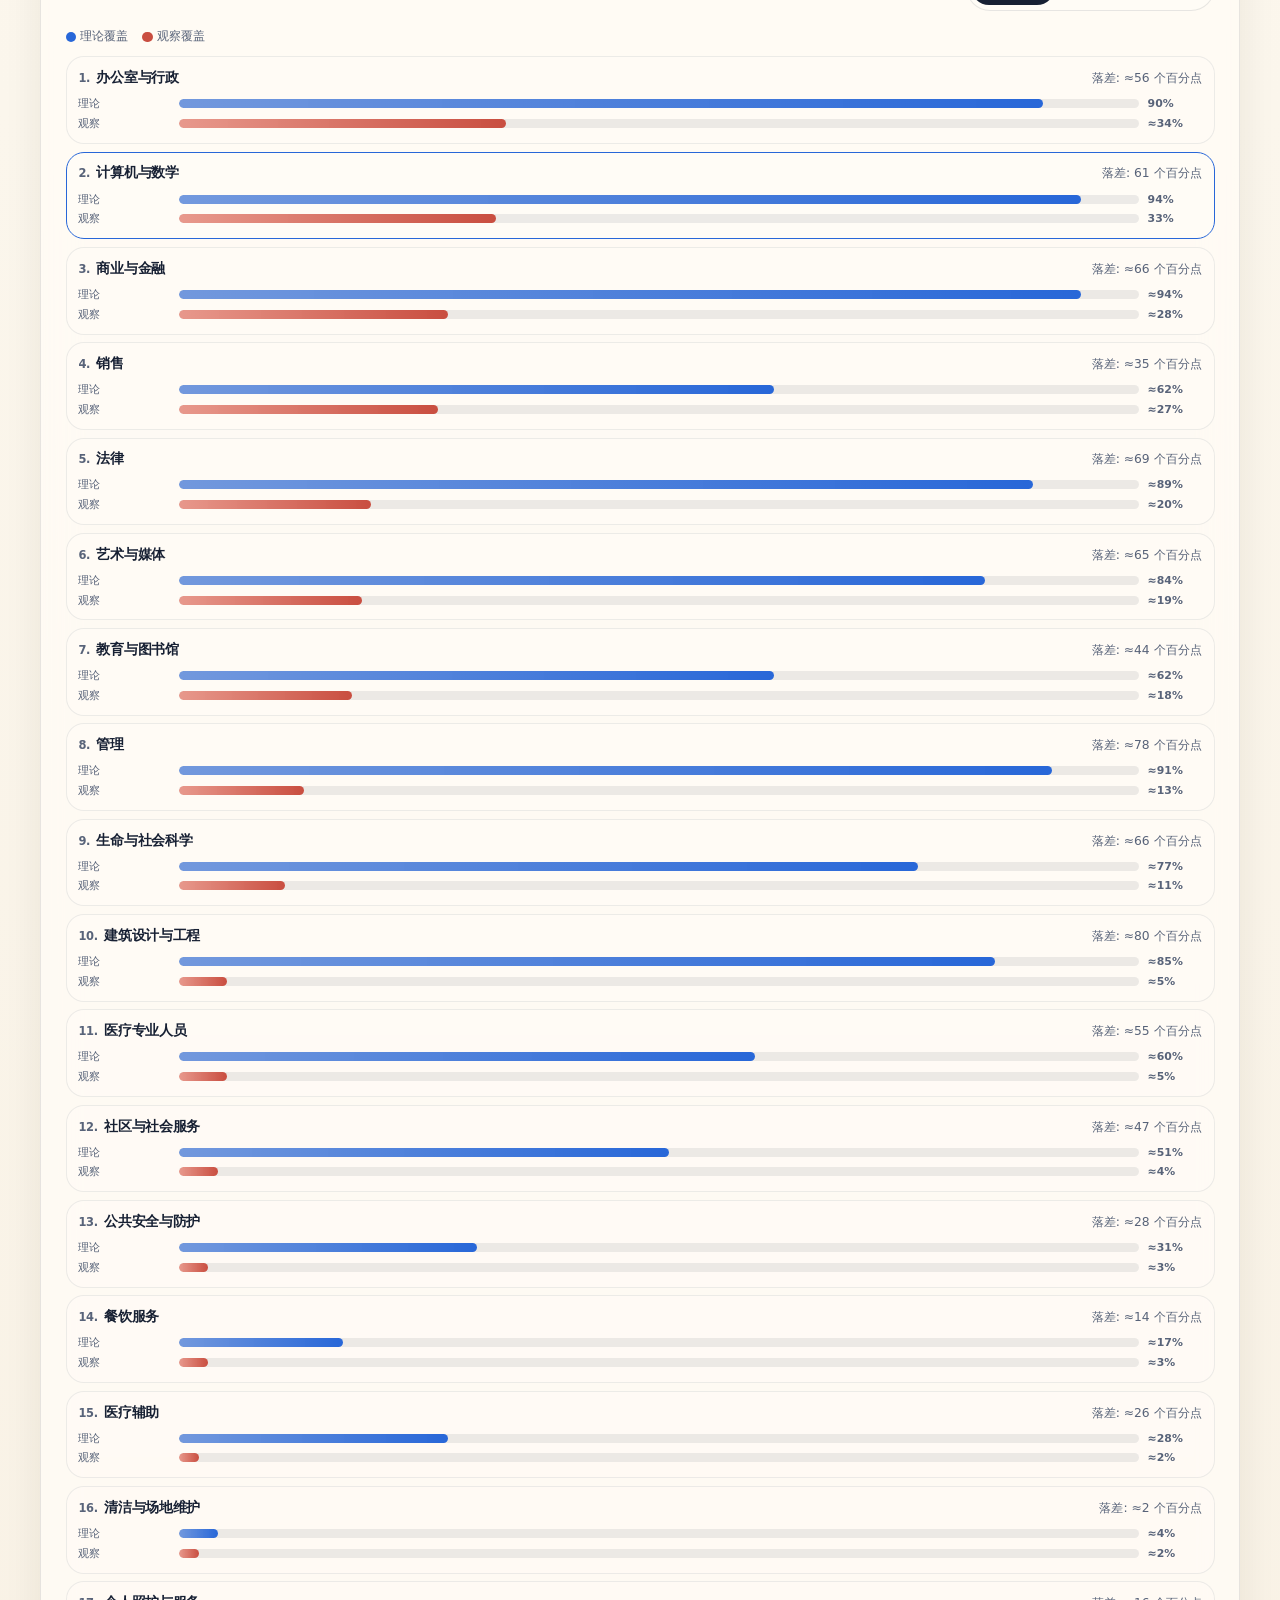
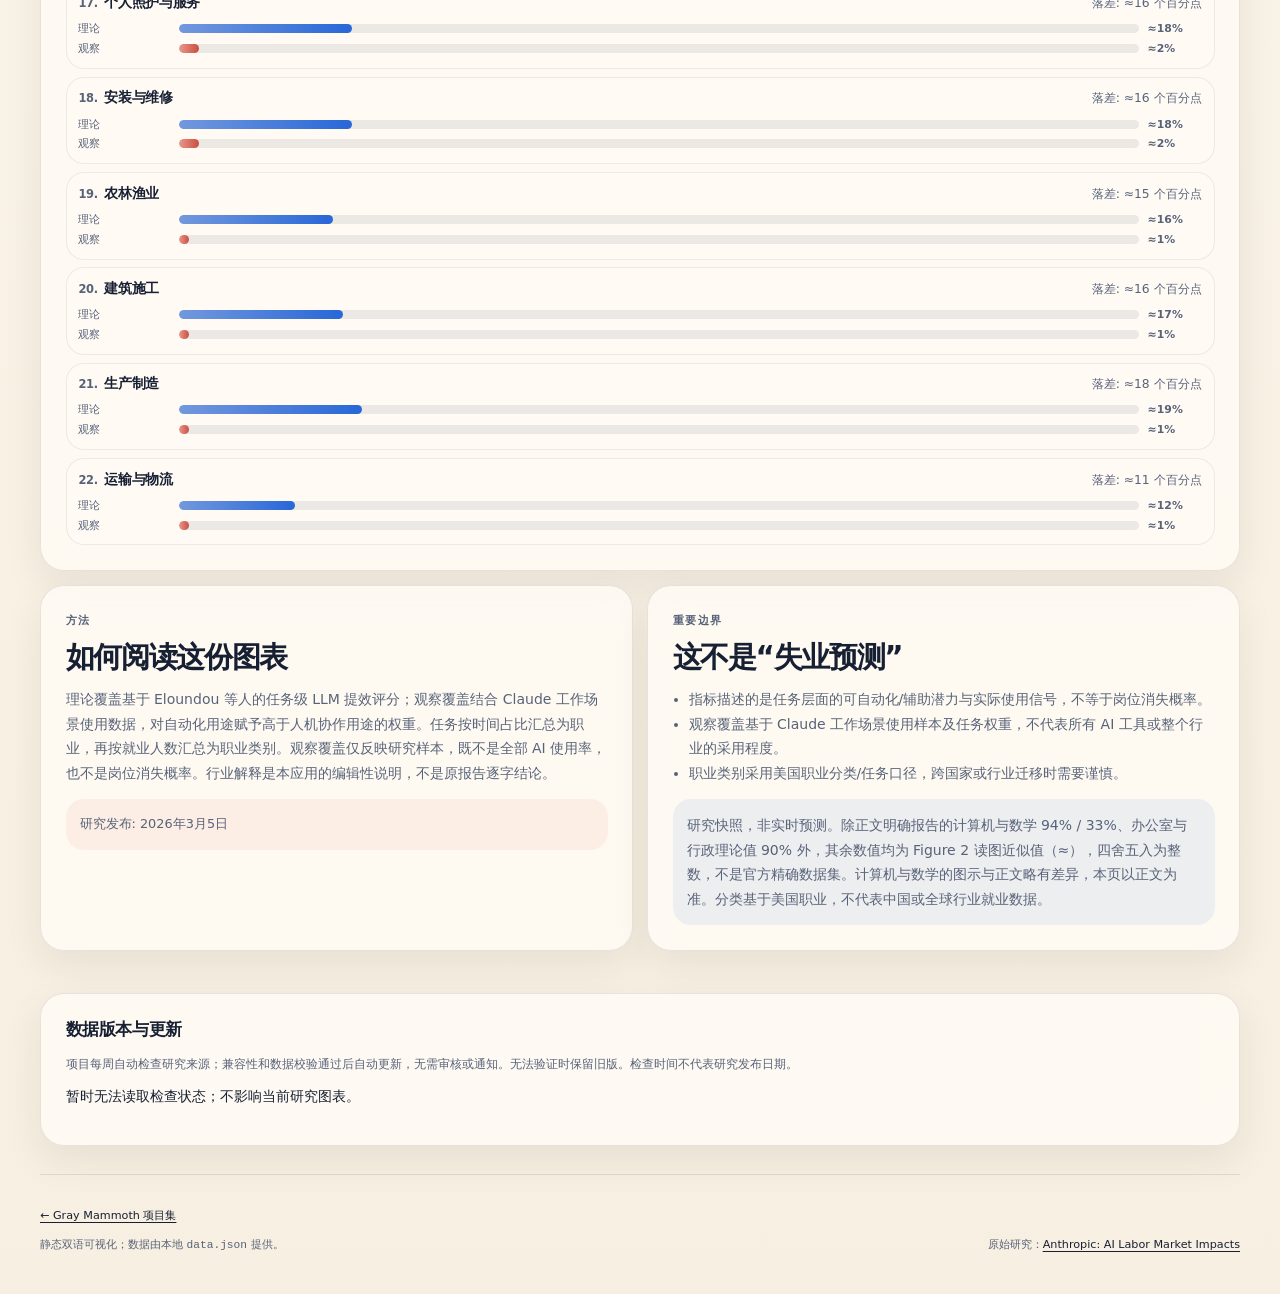
==== commit 3392d220: "Fix radar toggles, labels and tooltips; remove category dropdown" ====
--- a/index.html
+++ b/index.html
@@ -10,7 +10,7 @@
   <meta name="description" content="AI 劳动力市场影响双语观察站：基于 Anthropic AI Labor Market Impacts 数据的 22 个职业大类任务覆盖与 Claude 使用对照。">
   <title>AI 劳动力市场影响观察站</title>
   <link rel="icon" href="assets/favicon.svg" type="image/svg+xml">
-  <link rel="stylesheet" href="styles.css?v=5">
+  <link rel="stylesheet" href="styles.css?v=7">
 </head>
 <body>
   <a class="skip-link" href="#main" data-i18n="skip">跳到主要内容</a>
@@ -109,7 +109,6 @@
             </div>
             <p class="chart-hint" data-i18n="radarHint">键盘用户可 Tab 到编号标签或数据点后按 Enter。</p>
           </div>
-          <div class="category-picker"><label for="categoryPicker" id="pickerLabel">选择职业领域</label><select id="categoryPicker"></select></div>
           <div class="radar-wrap">
             <svg id="radarChart" class="radar-chart" role="img" aria-labelledby="radarSvgTitle radarSvgDesc" viewBox="0 0 760 760" preserveAspectRatio="xMidYMid meet">
               <title id="radarSvgTitle">AI labor market impact radar</title>
@@ -196,7 +195,7 @@
     <p><span data-i18n="footerSource">原始研究：</span><a id="footerSourceLink" href="https://www.anthropic.com/research/labor-market-impacts" target="_blank" rel="noopener">Anthropic: AI Labor Market Impacts</a></p>
   </footer>
 
-  <script src="app.js?v=2" defer></script>
+  <script src="app.js?v=6" defer></script>
   <script src="updates.js?v=2" defer></script>
 </body>
 </html>
--- a/styles.css
+++ b/styles.css
@@ -969,8 +969,6 @@
 .hero-lede {font-size:clamp(1rem,1.45vw,1.2rem);}
 .stat-value {font-size:clamp(1.7rem,3.5vw,2.8rem);}
 #statGap { font-size:clamp(1.5rem,2.4vw,2rem); }
-.category-picker {display:flex;align-items:center;gap:.75rem;margin:1.2rem 0 .3rem;color:var(--muted);font-size:.84rem;}
-.category-picker select {font:inherit;min-width:0;flex:1;border:1px solid var(--faint);background:var(--panel-solid);color:var(--ink);border-radius:10px;padding:.6rem;max-width:100%;}
 .radar-scale {font-size:12px;fill:#566072;paint-order:stroke;stroke:#fffaf2;stroke-width:5px;stroke-linejoin:round;}
 .stat-helper {line-height:1.6;}
 .controls-panel h2,.panel-heading h2,.detail-card h2,.ranking-header h2 {line-height:1.3;}
@@ -992,7 +990,6 @@
  .radar-label-text {font-size:23px;}
  .radar-label-bg {stroke-width:1.5px;}
  .radar-scale {font-size:20px;}
- .category-picker {display:grid;gap:.4rem;}
  .detail-card {scroll-margin-top:90px;}
  .metric-list div {grid-template-columns:1fr auto;}
  .metric-list dd {text-align:right;}
@@ -1036,7 +1033,7 @@
   .stat-value {font-size:1.65rem;}
   #statGap {font-size:1.2rem;}
   .stat-label,.stat-helper,.hero-notes span {font-size:.8rem;}
-  .radar-label-text {font-size:19px;font-weight:500;}
+  .radar-label-text {font-size:19px;font-weight:500;transform:translateY(15px);}
   .radar-short-label {font-size:0;}
   .radar-scale {font-size:18px;}
 }
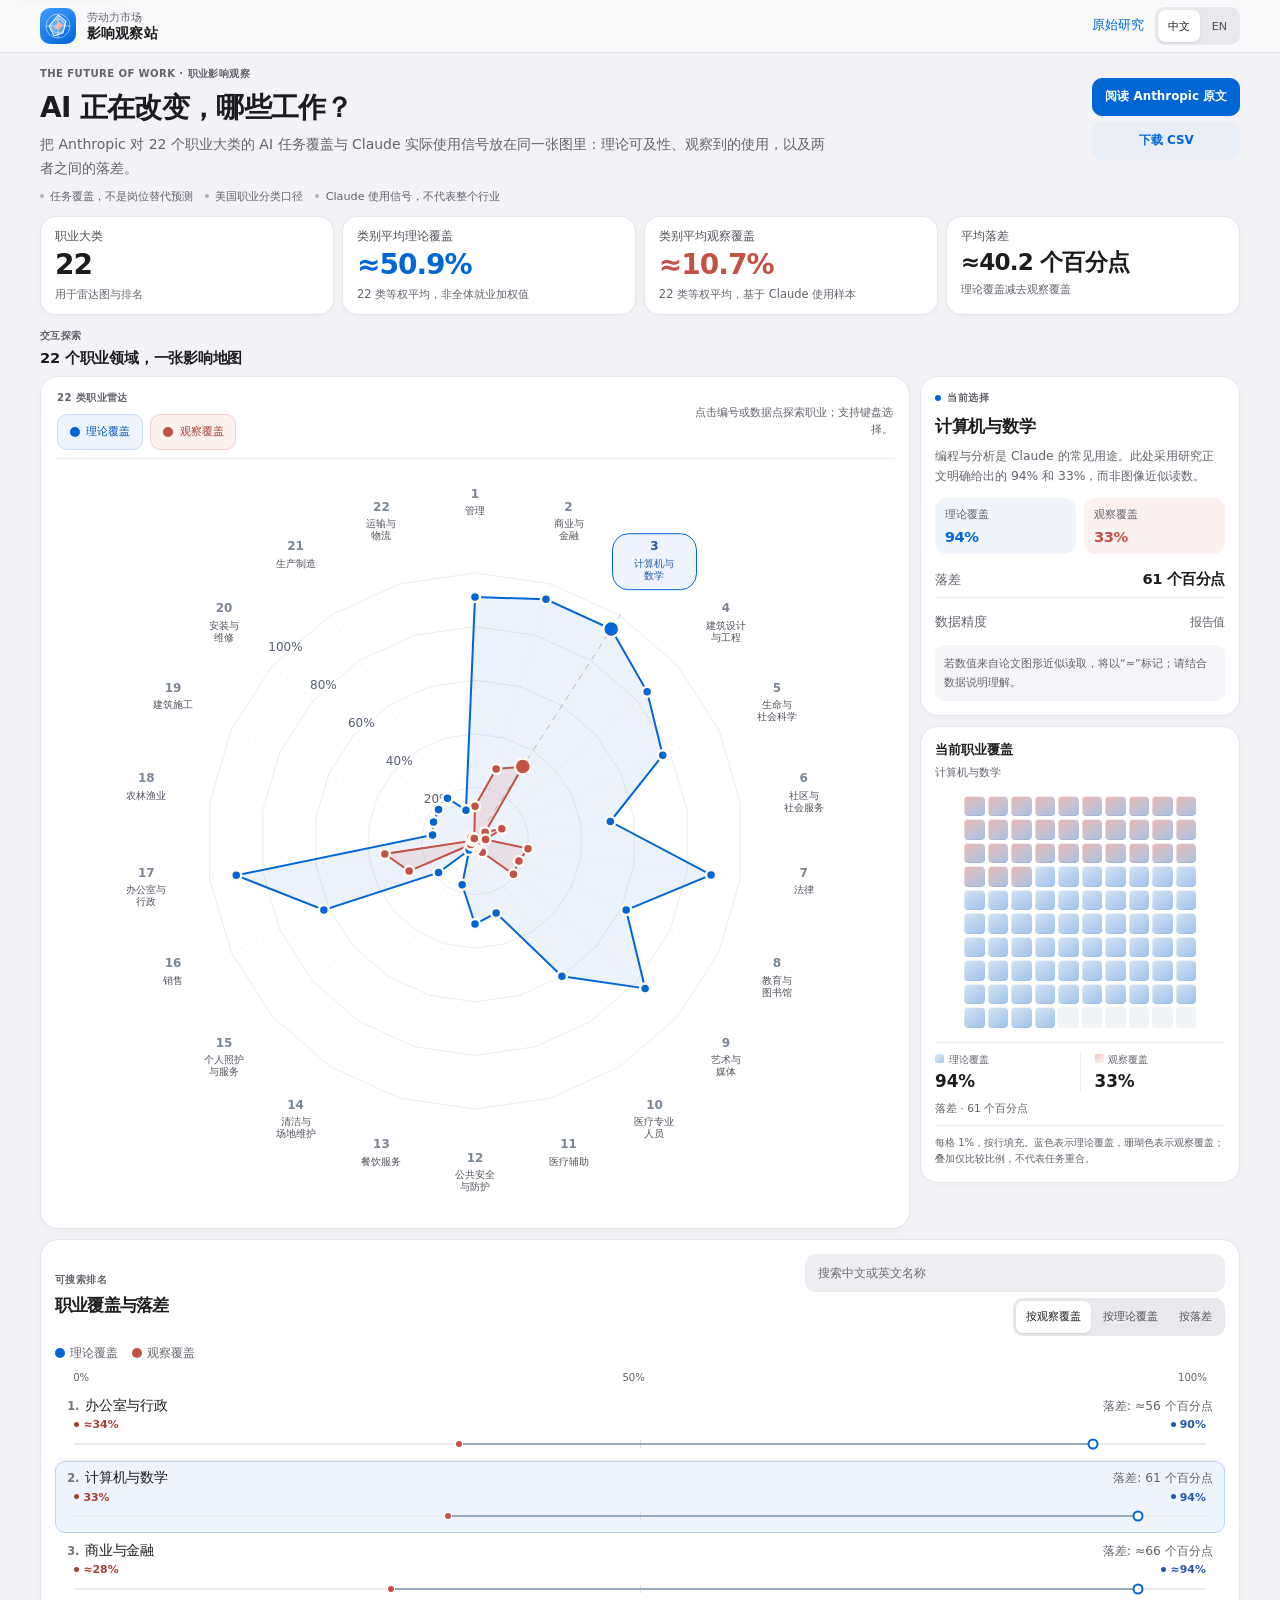
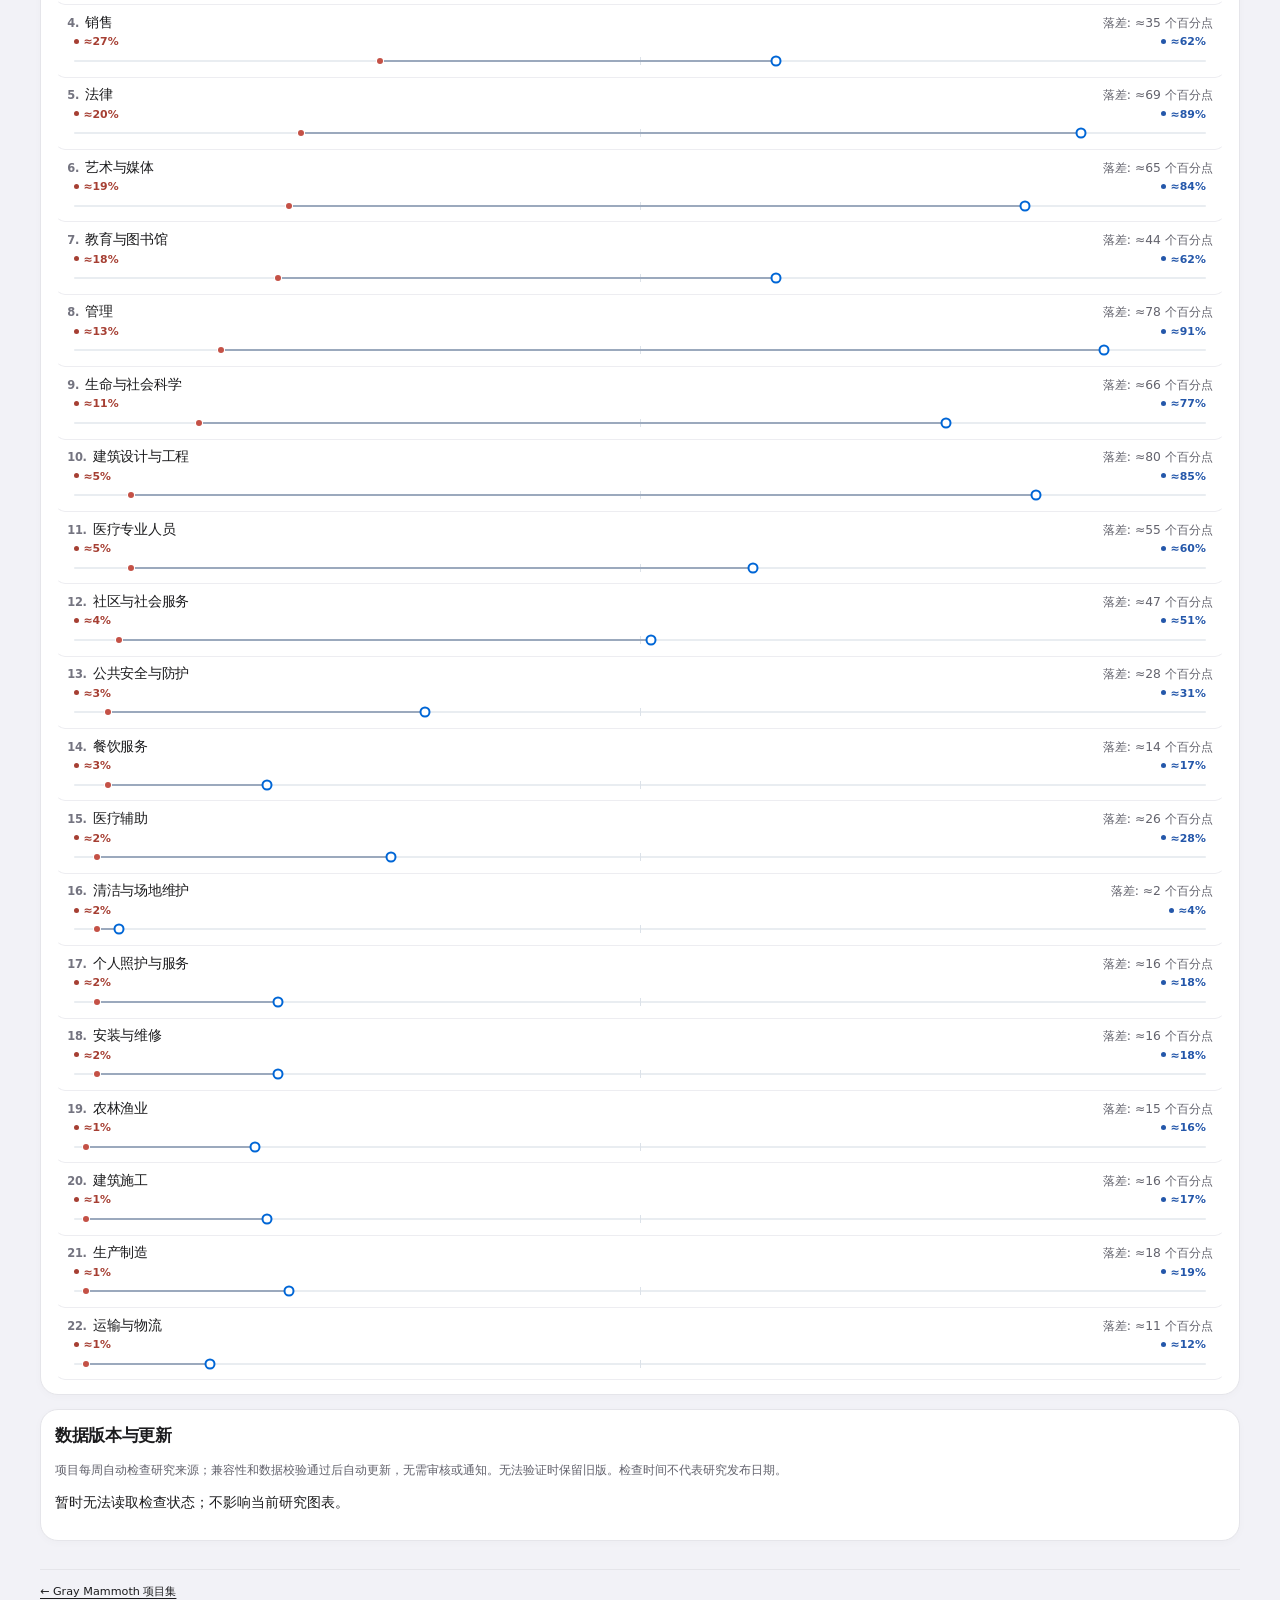
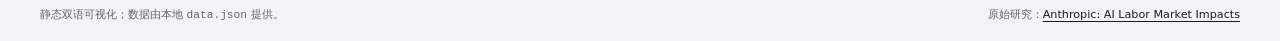
==== commit 84092d0c: "Refine dashboard with iOS styling, dumbbell rankings and glass coverage grid" ====
--- a/index.html
+++ b/index.html
@@ -10,7 +10,7 @@
   <meta name="description" content="AI 劳动力市场影响双语观察站：基于 Anthropic AI Labor Market Impacts 数据的 22 个职业大类任务覆盖与 Claude 使用对照。">
   <title>AI 劳动力市场影响观察站</title>
   <link rel="icon" href="assets/favicon.svg" type="image/svg+xml">
-  <link rel="stylesheet" href="styles.css?v=7">
+  <link rel="stylesheet" href="styles.css?v=25">
 </head>
 <body>
   <a class="skip-link" href="#main" data-i18n="skip">跳到主要内容</a>
@@ -87,25 +87,23 @@
           <p class="section-kicker" data-i18n="exploreKicker">交互探索</p>
           <h2 id="exploreTitle" data-i18n="exploreTitle">点击雷达轴或排名条，查看职业细节</h2>
         </div>
-
-        <div class="legend" aria-label="Series visibility">
-          <button class="legend-toggle active" type="button" data-series="theoretical" aria-pressed="true">
-            <span class="swatch blue" aria-hidden="true"></span>
-            <span data-i18n="legendTheory">理论覆盖</span>
-          </button>
-          <button class="legend-toggle active" type="button" data-series="observed" aria-pressed="true">
-            <span class="swatch coral" aria-hidden="true"></span>
-            <span data-i18n="legendObserved">观察使用</span>
-          </button>
-        </div>
       </div>
 
       <div class="viz-grid">
         <section class="panel radar-panel" aria-labelledby="radarTitle">
           <div class="panel-heading">
             <div>
-              <p class="section-kicker" data-i18n="radarKicker">22 类职业雷达</p>
-              <h2 id="radarTitle" data-i18n="radarTitle">理论影响 vs. 已观察使用</h2>
+              <p id="radarTitle" class="section-kicker" data-i18n="radarKicker">22 类职业雷达</p>
+              <div class="legend" aria-label="Series visibility">
+                <button class="legend-toggle active" type="button" data-series="theoretical" aria-pressed="true">
+                  <span class="swatch blue" aria-hidden="true"></span>
+                  <span data-i18n="legendTheory">理论覆盖</span>
+                </button>
+                <button class="legend-toggle active" type="button" data-series="observed" aria-pressed="true">
+                  <span class="swatch coral" aria-hidden="true"></span>
+                  <span data-i18n="legendObserved">观察使用</span>
+                </button>
+              </div>
             </div>
             <p class="chart-hint" data-i18n="radarHint">键盘用户可 Tab 到编号标签或数据点后按 Enter。</p>
           </div>
@@ -117,6 +115,7 @@
           </div>
         </section>
 
+        <div class="radar-sidebar">
         <aside class="panel detail-card" aria-labelledby="detailTitle" aria-live="polite">
           <p class="section-kicker" data-i18n="selectedKicker">当前选择</p>
           <h2 id="detailTitle">—</h2>
@@ -141,6 +140,16 @@
           </dl>
           <p class="detail-caveat" id="detailCaveat" data-i18n="detailCaveat">若数值来自论文图形近似读取，将以“≈”标记；请结合数据说明理解。</p>
         </aside>
+        <section class="panel heat-card" aria-labelledby="heatTitle">
+          <h2 id="heatTitle" data-i18n="heatTitle">当前职业覆盖</h2>
+          <p id="heatSelected" class="heat-selected" aria-live="polite"></p>
+          <div id="heatChart" role="img" aria-describedby="heatNote"></div>
+          <div id="heatValues"></div>
+          <p id="heatUnavailable" class="heat-note" data-i18n="heatHidden" hidden>已隐藏两项指标，可通过雷达图上方图例开启。</p>
+          <p id="heatGap" class="heat-gap"></p>
+          <p id="heatNote" class="heat-note" data-i18n="heatHint">每格 1%，按行填充。蓝色表示理论覆盖，珊瑚色表示观察覆盖；叠加仅比较比例，不代表任务重合。</p>
+        </section>
+        </div>
       </div>
     </section>
 
@@ -148,7 +157,7 @@
       <div class="ranking-header">
         <div>
           <p class="section-kicker" data-i18n="rankingKicker">可搜索排名</p>
-          <h2 id="rankingTitle" data-i18n="rankingTitle">横向条形对比</h2>
+          <h2 id="rankingTitle" data-i18n="rankingTitle">职业覆盖与落差</h2>
         </div>
         <div class="ranking-tools">
           <label class="search-label" for="categorySearch" data-i18n="searchLabel">搜索职业</label>
@@ -164,28 +173,14 @@
         <span><span class="swatch blue"></span><span data-i18n="legendTheory">理论覆盖</span></span>
         <span><span class="swatch coral"></span><span data-i18n="legendObserved">观察使用</span></span>
       </div>
+      <div class="ranking-scales" aria-hidden="true">
+        <div class="dumbbell-scale"><span>0%</span><span>50%</span><span>100%</span></div>
+      </div>
       <div id="rankingList" class="ranking-list"></div>
       <p class="empty-state" id="emptyState" hidden data-i18n="emptyState">没有匹配的职业大类。</p>
     </section>
 
-    <section class="method-grid" id="methodGrid" hidden>
-      <article class="panel prose-card">
-        <p class="section-kicker" data-i18n="methodKicker">方法</p>
-        <h2 data-i18n="methodTitle">如何阅读这份图表</h2>
-        <p id="methodText">—</p>
-        <p class="source-meta" id="sourceMeta">—</p>
-      </article>
-      <article class="panel prose-card caveat-card">
-        <p class="section-kicker" data-i18n="caveatKicker">重要边界</p>
-        <h2 data-i18n="caveatTitle">这不是“失业预测”</h2>
-        <ul>
-          <li data-i18n="caveatTask">指标描述的是任务层面的可自动化/辅助潜力与实际使用信号，不等于岗位消失概率。</li>
-          <li data-i18n="caveatClaude">观察使用来自 Claude 对话分布，不代表所有 AI 工具或整个行业的采用程度。</li>
-          <li data-i18n="caveatUS">职业类别采用美国职业分类/任务口径，跨国家或行业迁移时需要谨慎。</li>
-        </ul>
-        <p class="data-note" id="dataNote">—</p>
-      </article>
-    </section>
+
     <section class="panel update-panel" id="updateStatus" aria-live="polite"></section>
   </main>
 
@@ -195,7 +190,7 @@
     <p><span data-i18n="footerSource">原始研究：</span><a id="footerSourceLink" href="https://www.anthropic.com/research/labor-market-impacts" target="_blank" rel="noopener">Anthropic: AI Labor Market Impacts</a></p>
   </footer>
 
-  <script src="app.js?v=6" defer></script>
+  <script src="app.js?v=15" defer></script>
   <script src="updates.js?v=2" defer></script>
 </body>
 </html>
--- a/styles.css
+++ b/styles.css
@@ -1037,3 +1037,284 @@
   .radar-short-label {font-size:0;}
   .radar-scale {font-size:18px;}
 }
+
+/* Quiet editorial dashboard: keep compact typography, emphasize the data. */
+:root {
+  --paper: #f6f5f1;
+  --panel: #fffefa;
+  --panel-solid: #fffefa;
+  --faint: #e3e5e8;
+  --shadow-soft: 0 3px 16px rgba(23, 32, 51, .035);
+  --radius-lg: 18px;
+  --blue-soft: rgba(40, 103, 216, .07);
+}
+body { background: var(--paper); }
+body::before { display: none; }
+.site-header { background: rgba(250, 249, 246, .94); border-bottom-color: #e6e6e1; }
+.topbar { min-height: 52px; }
+.brand-mark { width: 36px; height: 36px; border-radius: 11px; box-shadow: none; }
+.brand-copy { gap: .2rem; letter-spacing: .04em; }
+.hero { padding: 1rem 0 .85rem; }
+.hero-inner { max-width: none; position: relative; }
+.hero-lede { max-width: 790px; margin-top: .45rem; }
+.eyebrow, .section-kicker { color: #777568; letter-spacing: .1em; font-size: .72rem; font-weight: 600; margin-bottom: .6rem; }
+.hero-notes { gap: .35rem .85rem; margin-top: .55rem; }
+.hero-notes span { padding: 0; background: none; border: 0; border-radius: 0; font-size: .8rem; }
+.hero-notes span::before { content: ''; display: inline-block; width: 4px; height: 4px; border-radius: 50%; background: #a6abaf; margin: 0 .45rem .15rem 0; }
+.hero-actions { margin-top: .65rem; gap: .4rem; }
+.button { min-height: 38px; padding: .55rem .85rem; border-radius: 9px; font-size: .85rem; font-weight: 550; }
+.button.primary { background: #25334a; border-color: #25334a; }
+.button:not(:disabled):hover { box-shadow: none; }
+.panel, .stat-card { backdrop-filter: none; border-color: #e3e5e5; }
+.stats-grid { gap: .55rem; margin-bottom: .6rem; }
+.stat-card { position: relative; padding: .8rem 1rem; border-radius: 12px; }
+.stat-card::before { content: ''; position: absolute; top: .85rem; bottom: .85rem; left: 0; width: 2px; background: #a5adb9; border-radius: 2px; }
+.stat-card:nth-child(2)::before { background: var(--blue); }
+.stat-card:nth-child(3)::before { background: var(--coral); }
+.stat-label { font-weight: 500; }
+.stat-value, .metric-list dd, .rank-values, .rank-bar-line strong { font-variant-numeric: tabular-nums; }
+.stat-value { margin-top: .45rem; letter-spacing: -.035em; }
+.stat-helper { margin-top: .4rem; }
+.panel { padding: 1rem; }
+.controls-panel { padding: .4rem 0 .15rem; background: none; border: 0; box-shadow: none; align-items: center; }
+.controls-panel .section-kicker { margin-bottom: .35rem; }
+.controls-panel h2 { font-size: 1.05rem; letter-spacing: -.015em; }
+.language-toggle, .sort-group { border-radius: 10px; padding: .2rem; background: #eeefed; border-color: transparent; }
+.lang-button, .sort-button { border-radius: 7px; font-size: .8rem; min-height: 32px; padding: .45rem .7rem; }
+.lang-button[aria-pressed="true"], .sort-button[aria-pressed="true"] { background: var(--panel); color: var(--ink); box-shadow: 0 1px 4px #17203312; }
+.legend { border: 0; background: none; padding: 0; gap: .5rem; }
+.legend-toggle { border: 1px solid #d9dfe5; background: transparent; border-radius: 9px; font-size: .82rem; min-height: 36px; color: #637083; }
+.legend-toggle[aria-pressed="true"][data-series="theoretical"] { color: #2457aa; border-color: #b7cdf0; background: #eaf0fb; }
+.legend-toggle[aria-pressed="true"][data-series="observed"] { color: #a63f33; border-color: #ebc5bc; background: #fbeee9; }
+.legend-toggle[aria-pressed="false"] .swatch { background: #a9b0b9; }
+.viz-grid { grid-template-columns: minmax(0, 1fr) 320px; gap: .7rem; margin-top: .5rem; align-items: start; }
+.radar-panel { padding: 1rem 1rem .5rem; }
+.panel-heading { padding: 0 .15rem .6rem; border-bottom: 1px solid #eceeea; align-items: center; }
+.panel-heading h2 { letter-spacing: -.02em; }
+.chart-hint { font-size: .76rem; max-width: 215px; line-height: 1.6; }
+.radar-wrap { margin-top: .15rem; }
+.radar-grid-line { stroke: rgba(51, 68, 91, .1); }
+.radar-axis { stroke: rgba(51, 68, 91, .08); stroke-dasharray: 2 6; }
+.radar-polygon-theoretical { fill: rgba(40, 103, 216, .085); stroke-width: 2; }
+.radar-polygon-observed { fill: rgba(201, 78, 64, .12); stroke-width: 2; }
+.radar-label-bg { fill: transparent; stroke: transparent; }
+.radar-label-text { fill: #7c8796; }
+.radar-short-label { fill: #4f5d70; }
+.radar-label-button:hover .radar-label-bg,
+.radar-label-button:focus .radar-label-bg,
+.radar-label-button.selected .radar-label-bg { fill: #edf2fc; stroke: var(--blue); }
+.radar-label-button.selected .radar-label-text,
+.radar-label-button.selected .radar-short-label { fill: #2457aa; }
+.radar-selected-line { opacity: .25; }
+.detail-card { align-self: start; padding: 1rem; }
+.detail-card .section-kicker { display: flex; gap: .45rem; align-items: center; }
+.detail-card .section-kicker::before { content: ''; width: 6px; height: 6px; background: var(--blue); border-radius: 50%; }
+.detail-card h2 { line-height: 1.5; letter-spacing: -.015em; }
+.detail-description { margin: .5rem 0 .8rem; font-size: .88rem; line-height: 1.65; }
+.metric-list { grid-template-columns: repeat(2, minmax(0, 1fr)); gap: .6rem; }
+.metric-list div { grid-column: 1 / -1; min-width: 0; gap: .4rem; padding: .55rem 0; border-color: #eceeea; }
+.metric-list div:nth-child(-n+2) { grid-column: auto; display: flex; flex-direction: column; align-items: flex-start; gap: .45rem; border: 0; padding: .65rem .7rem; border-radius: 10px; background: #eef3fc; }
+.metric-list div:nth-child(2) { background: #fbefeb; }
+.metric-list div:nth-child(-n+2) dt { font-size: .8rem; }
+.metric-list div:nth-child(-n+2) dd { text-align: left; font-size: 1.05rem; }
+.metric-list div:last-child { border: 0; padding-bottom: .35rem; }
+.metric-list div:last-child dd { color: var(--muted); font-size: .83rem; font-weight: 500; }
+.detail-caveat { margin-top: .65rem; padding: .65rem; background: #f5f5f1; border-radius: 9px; font-size: .78rem; line-height: 1.75; }
+.ranking-section { margin-top: .7rem; }
+.ranking-header { align-items: center; }
+.search-input { border-radius: 9px; min-height: 38px; padding: .55rem .85rem; background: #fffefa; font-size: .85rem; }
+.search-input::placeholder { color: #75808d; }
+.ranking-list { gap: .4rem; }
+.ranking-item { border-radius: 9px; padding: .65rem .8rem; background: #fffefa; border-color: #e9ecec; }
+.ranking-item:hover { transform: none; background: #f7f9fc; border-color: #c8d4e5; }
+.ranking-item.selected { background: #f3f6fc; border-color: #b7cbed; }
+.rank-name { font-weight: 550; }
+.rank-id { color: #7c8796; font-variant-numeric: tabular-nums; }
+.bar-track { height: 6px; background: #ecefeb; }
+.bar-fill { transition: width 180ms ease; }
+.bar-fill.blue { background: #6690db; }
+.bar-fill.coral { background: #d88273; }
+.prose-card h2 { font-size: 1.2rem; font-weight: 600; letter-spacing: -.02em; }
+.prose-card p, .prose-card li { font-size: .88rem; }
+.method-grid { gap: .7rem; margin-top: .7rem; margin-bottom: .8rem; }
+.source-meta, .data-note { border-radius: 9px; padding: .8rem; }
+.update-result { background: #f0f3f8; }
+.site-footer { padding: 1rem 0 1.3rem; gap: .6rem; }
+@media (min-width: 1100px) {
+  .hero-inner { padding-right: 230px; }
+  .hero-actions { position: absolute; right: 0; top: .8rem; flex-direction: column; margin: 0; }
+}
+@media (max-width: 980px) {
+  .viz-grid { grid-template-columns: minmax(0, 1fr); }
+  .detail-card { width: 100%; }
+}
+@media (max-width: 760px) {
+  .controls-panel { align-items: stretch; }
+  .legend { flex-wrap: wrap; overflow: visible; }
+  .panel-heading { gap: .6rem; }
+  .chart-hint { max-width: none; text-align: left; }
+  .sort-group { flex-wrap: wrap; overflow: visible; }
+  .sort-button { flex: 1 1 auto; }
+}
+@media (max-width: 560px) {
+  .topbar { min-height: 52px; align-items: center; padding: .35rem 0; }
+  .hero { padding: .8rem 0 .75rem; }
+  .hero-actions { display: flex; }
+  .hero-actions .button { width: auto; flex: 1 1 auto; }
+  .hero-notes { gap: .4rem .8rem; }
+  .hero-notes span { width: auto; }
+  .stat-card { padding: .7rem .8rem; border-radius: 10px; }
+  .panel { padding: .8rem; border-radius: 12px; }
+  .controls-panel { padding: .25rem .15rem .1rem; gap: .6rem; }
+  .legend { gap: .4rem; }
+  .legend-toggle { flex: 1 1 auto; justify-content: center; padding: .55rem .65rem; }
+  .radar-panel { padding: .8rem .45rem .4rem; }
+  .panel-heading { margin: 0 .55rem; }
+  .radar-label-bg { fill: #f1f3f4; }
+  .radar-label-text { fill: #526176; }
+  .rank-bar-line { grid-template-columns: 55px minmax(0, 1fr) 42px; }
+  .ranking-item { padding: .6rem; }
+  .metric-list div:nth-child(-n+2) { padding: .65rem; }
+}
+
+/* Density: reduce whitespace rather than shrinking readable type or radar labels. */
+.dashboard { margin-top: .6rem; }
+.rank-row-top { margin-bottom: .4rem; }
+.rank-bars { gap: .25rem; }
+.ranking-legend { margin: .65rem 0 .5rem; }
+.ranking-tools { gap: .4rem; }
+.prose-card p, .prose-card li { line-height: 1.6; }
+.ranking-list { grid-template-columns: minmax(0, 1fr); }
+/* Series controls replace the redundant radar subtitle. */
+.radar-panel .panel-heading > div { min-width: 0; }
+.radar-panel .panel-heading .legend { width: auto; justify-content: flex-start; }
+
+/* Paired-dot comparison: shared 0–100% scales, one track per occupation. */
+.ranking-scales { display: grid; grid-template-columns: minmax(0, 1fr); }
+.dumbbell-scale { display: flex; justify-content: space-between; margin: .2rem calc(.8rem + 7px) .4rem; color: var(--muted); font-size: .72rem; font-variant-numeric: tabular-nums; }
+.ranking-item { border: 1px solid transparent; border-bottom-color: #e6e9ec; border-radius: 5px; background: transparent; padding-block: .55rem; }
+.rank-row-top { margin-bottom: .25rem; }
+.dumbbell-values { display: grid; grid-template-columns: 1fr 1fr; min-height: 1.25rem; padding-inline: 7px; font-size: .78rem; font-weight: 600; font-variant-numeric: tabular-nums; }
+.dumbbell-value.coral { color: #a63f33; grid-column: 1; grid-row: 1; }
+.dumbbell-value.blue { color: #2457aa; grid-column: 2; grid-row: 1; text-align: right; }
+.dumbbell-value::before { content: ''; display: inline-block; width: 5px; height: 5px; margin-right: .3rem; vertical-align: .1rem; border-radius: 50%; background: currentColor; }
+.dumbbell-plot { position: relative; height: 16px; margin: 0 7px; }
+.dumbbell-track, .dumbbell-link { position: absolute; top: 7px; height: 2px; border-radius: 2px; }
+.dumbbell-track { inset-inline: 0; background: #e9edf1; }
+.dumbbell-midpoint { position: absolute; left: 50%; top: 4px; height: 8px; width: 1px; background: #dce2e9; }
+.dumbbell-link { background: #9ba9bd; }
+.dumbbell-dot { position: absolute; top: 8px; transform: translate(-50%, -50%); border-radius: 50%; }
+.dumbbell-dot.theoretical { width: 11px; height: 11px; background: var(--panel); border: 2px solid var(--blue); }
+.dumbbell-dot.observed { width: 6px; height: 6px; background: var(--coral); box-shadow: 0 0 0 1px var(--panel); }
+
+@media (max-width: 560px) {
+  .dumbbell-scale { margin-inline: calc(.6rem + 7px); }
+}
+
+.radar-sidebar { min-width: 0; }
+
+/* One shared 10 × 10 waffle. Equal-size translucent glass layers with restrained edge highlights. */
+.radar-sidebar { display: grid; gap: .7rem; align-content: start; }
+.heat-card { --heat-theory: linear-gradient(145deg, rgba(104, 162, 229, .20), rgba(93, 155, 224, .56)); --heat-overlay: linear-gradient(145deg, rgba(239, 152, 137, .62), rgba(236, 151, 137, .28) 55%, rgba(236, 151, 137, .08)); padding: 1rem; min-width: 0; }
+.heat-card h2 { margin: 0; font-size: .9rem; line-height: 1.5; }
+.heat-selected { color: var(--muted); font-size: .8rem; line-height: 1.6; margin: .25rem 0 1rem; overflow-wrap: anywhere; }
+#heatChart { display: grid; grid-template-columns: repeat(10, minmax(0, 1fr)); grid-template-rows: repeat(10, minmax(0, 1fr)); gap: 3px; width: 100%; max-width: 232px; aspect-ratio: 1; margin: 0 auto 1rem; }
+.heat-cell { isolation: isolate; position: relative; min-width: 0; min-height: 0; background: #f1f4f6; border-radius: 4px; overflow: hidden; }
+.heat-layer { position: absolute; inset: 0; border-radius: inherit; }
+.heat-layer.observed { mix-blend-mode: normal; }
+.heat-fill { display: block; height: 100%; border-radius: inherit; box-shadow: inset 0 1px 0 rgba(255,255,255,.65), inset 1px 0 0 rgba(255,255,255,.3), inset 0 -1px 0 rgba(76,103,138,.08); }
+.heat-fill.theoretical { background: var(--heat-theory); }
+.heat-fill.observed { background: var(--heat-overlay); }
+#heatValues { display: flex; gap: 1rem; border-top: 1px solid #edf0f2; padding-top: .75rem; }
+.heat-value { flex: 1; min-width: 0; display: flex; flex-direction: column; gap: .25rem; font-size: .73rem; }
+.heat-value + .heat-value { border-left: 1px solid #edf0f2; padding-left: 1rem; }
+.heat-value strong { color: #26374a; font-size: 1.2rem; font-weight: 600; line-height: 1.3; white-space: nowrap; font-variant-numeric: tabular-nums; }
+.heat-value-label { color: var(--muted); display: flex; align-items: baseline; gap: .35rem; }
+.heat-swatch { display: inline-block; flex: 0 0 9px; width: 9px; height: 9px; border-radius: 2px; background: var(--heat-theory); }
+.heat-value.observed .heat-swatch { background: var(--heat-overlay); }
+.heat-gap { color: var(--muted); font-size: .76rem; margin: .7rem 0 0; font-variant-numeric: tabular-nums; }
+.heat-note { color: var(--muted); font-size: .72rem; line-height: 1.65; margin: .65rem 0 0; }
+.heat-card > .heat-note:last-child { border-top: 1px solid #edf0f2; padding-top: .6rem; }
+
+/* iOS-inspired system surfaces. Keep chart geometry and the accepted glass cells intact. */
+:root {
+  --paper: #f2f2f7;
+  --paper-deep: #e5e5ea;
+  --panel: #ffffff;
+  --panel-solid: #ffffff;
+  --ink: #1c1c1e;
+  --muted: #63636d;
+  --faint: #e5e5ea;
+  --blue: #0066d6;
+  --blue-soft: rgba(0, 102, 214, .07);
+  --coral: #c45146;
+  --surface-border: #e5e5ea;
+  --separator: #ededf1;
+  --shadow-soft: 0 2px 8px rgba(28, 28, 30, .025);
+  --radius-lg: 18px;
+  font-family: -apple-system, BlinkMacSystemFont, system-ui, "SF Pro Text", "PingFang SC", "Noto Sans CJK SC", "Helvetica Neue", "Segoe UI", "Microsoft YaHei", sans-serif;
+}
+body { -webkit-font-smoothing: antialiased; }
+.site-header {
+  background: rgba(250, 250, 252, .88);
+  border-bottom-color: rgba(60, 60, 67, .12);
+  -webkit-backdrop-filter: saturate(160%) blur(18px);
+  backdrop-filter: saturate(160%) blur(18px);
+}
+.brand-mark { background: linear-gradient(150deg, #409cff, #0066d6); border-radius: 10px; }
+.brand-copy { letter-spacing: 0; }
+.source-mini, .home-link { color: var(--blue); }
+.hero h1, html[lang="zh-Hans"] .hero h1 { letter-spacing: -.025em; font-weight: 650; }
+.eyebrow, .section-kicker { color: var(--muted); letter-spacing: .04em; }
+.hero-notes span::before { background: #aeaeb6; }
+.panel, .stat-card { border: 1px solid var(--surface-border); border-radius: 18px; }
+.stat-card { border-radius: 15px; }
+.stat-card::before { display: none; }
+.stat-label { color: #52525b; }
+.stat-value { font-weight: 600; }
+.button { border-radius: 10px; font-weight: 600; }
+.button.primary { background: var(--blue); border-color: var(--blue); }
+.button.secondary { background: #e8edf6; border-color: transparent; color: var(--blue); }
+.button:not(:disabled):hover { transform: none; filter: brightness(.97); }
+.button:not(:disabled):active { filter: brightness(.93); }
+.language-toggle, .sort-group { background: #e8e8ed; border: 0; padding: 3px; border-radius: 10px; gap: 2px; }
+.lang-button, .sort-button { border: 0; border-radius: 7px; color: #51515b; font-weight: 500; }
+.lang-button[aria-pressed="true"], .sort-button[aria-pressed="true"] { background: #fff; color: var(--ink); box-shadow: 0 1px 3px #00000014, 0 1px 1px #00000008; }
+.controls-panel { border: 0; border-radius: 0; box-shadow: none; background: transparent; }
+.legend-toggle { border-radius: 10px; background: #f5f5f9; border-color: var(--surface-border); }
+.legend-toggle[aria-pressed="true"][data-series="theoretical"] { background: #edf4ff; border-color: #c9dcf6; color: #0059ba; }
+.legend-toggle[aria-pressed="true"][data-series="observed"] { background: #fdf1ee; border-color: #efd1c9; color: #a43f35; }
+.panel-heading { border-bottom-color: var(--separator); }
+.radar-scale { stroke: #fff; }
+.radar-short-label { fill: #51515e; }
+.radar-label-button:hover .radar-label-bg,
+.radar-label-button:focus .radar-label-bg,
+.radar-label-button.selected .radar-label-bg { fill: #edf4ff; stroke: var(--blue); }
+.metric-list div { border-color: var(--separator); }
+.metric-list div:nth-child(-n+2) { background: #f0f5fc; border-radius: 12px; }
+.metric-list div:nth-child(2) { background: #fcf1ee; }
+.detail-caveat { background: #f5f5f9; border-radius: 10px; }
+.search-input { background: #ededf2; border: 1px solid transparent; border-radius: 10px; color: var(--ink); }
+.search-input::placeholder { color: #6c6c76; }
+.search-input:focus-visible { background: #fff; border-color: var(--blue); }
+.ranking-list { gap: 0; }
+.ranking-item { border-radius: 10px; border-bottom-color: var(--separator); }
+.ranking-item:hover { background: #f5f7fb; border-color: #dce4ee; }
+.ranking-item.selected { background: #eef4fd; border-color: #bdd4f0; }
+.rank-id { color: #747480; }
+.heat-value strong { color: var(--ink); }
+#heatValues, .heat-value + .heat-value, .heat-card > .heat-note:last-child { border-color: var(--separator); }
+.update-result { background: #f2f5fa; border-radius: 12px; }
+.update-panel details { border-top: 1px solid var(--separator); padding-top: .7rem; }
+.site-footer { color: var(--muted); border-top-color: var(--surface-border); }
+@media (max-width: 560px) {
+  .panel { border-radius: 16px; }
+  .stat-card { border-radius: 14px; }
+  .controls-panel { border-radius: 0; }
+  .button, .legend-toggle, .lang-button, .sort-button, .search-input { min-height: 44px; }
+  .search-input { font-size: 16px; } /* Avoid Safari's input-focus zoom. */
+  .source-mini { display: inline-flex; align-items: center; min-height: 44px; }
+}
+@media (prefers-reduced-transparency: reduce) {
+  .site-header { background: #fafafc; -webkit-backdrop-filter: none; backdrop-filter: none; }
+}
